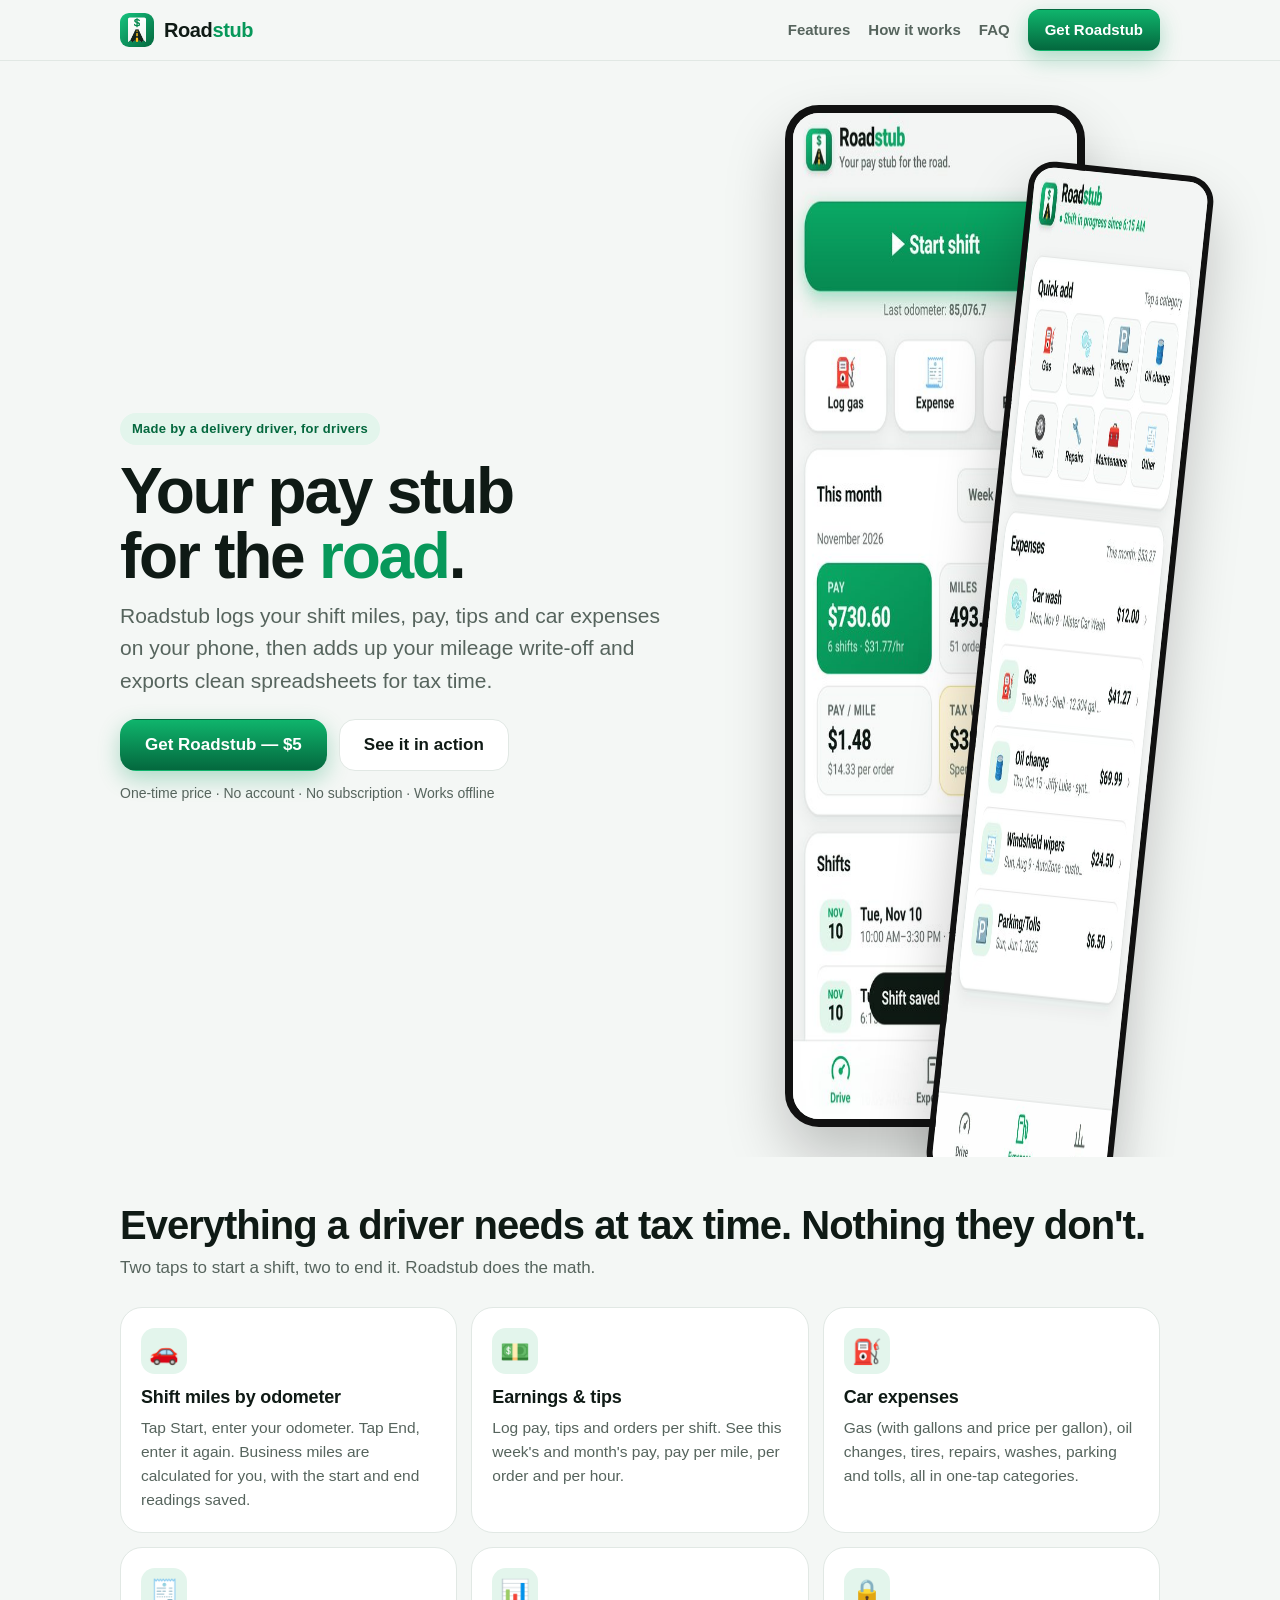
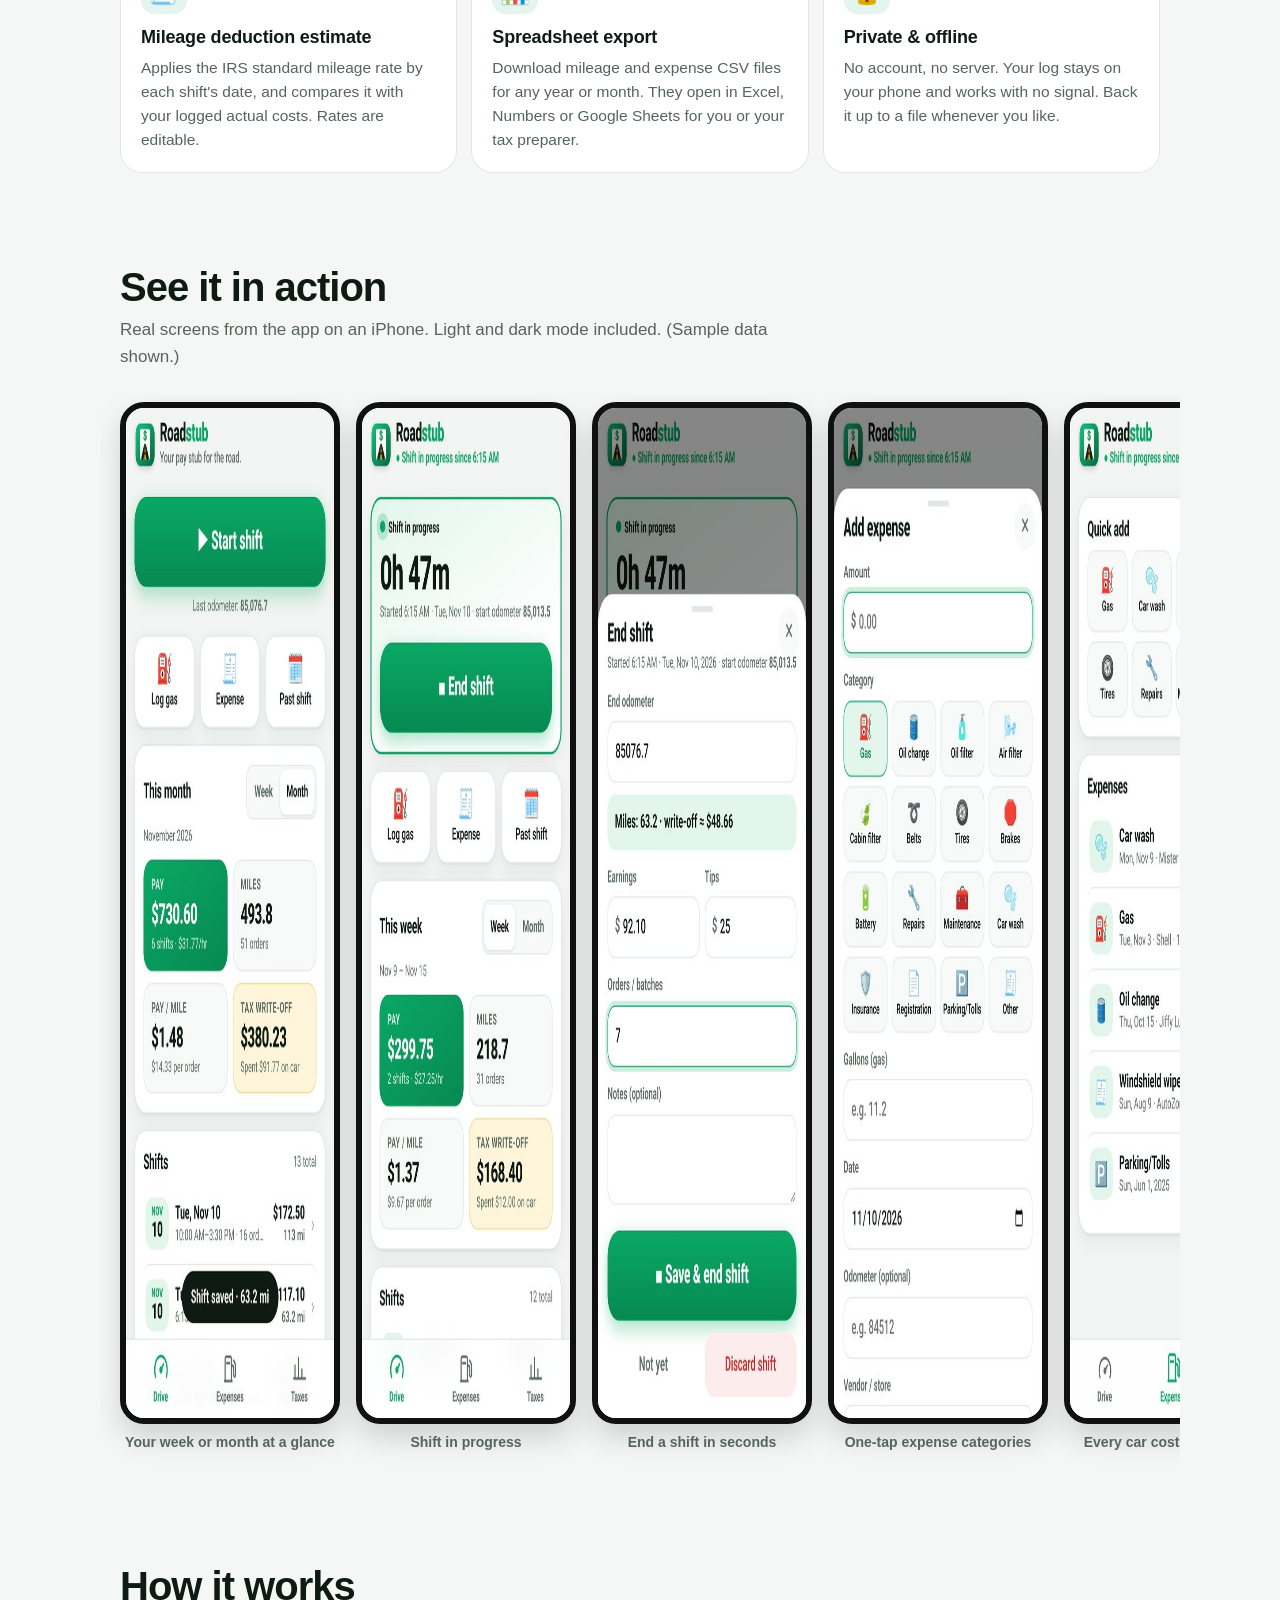
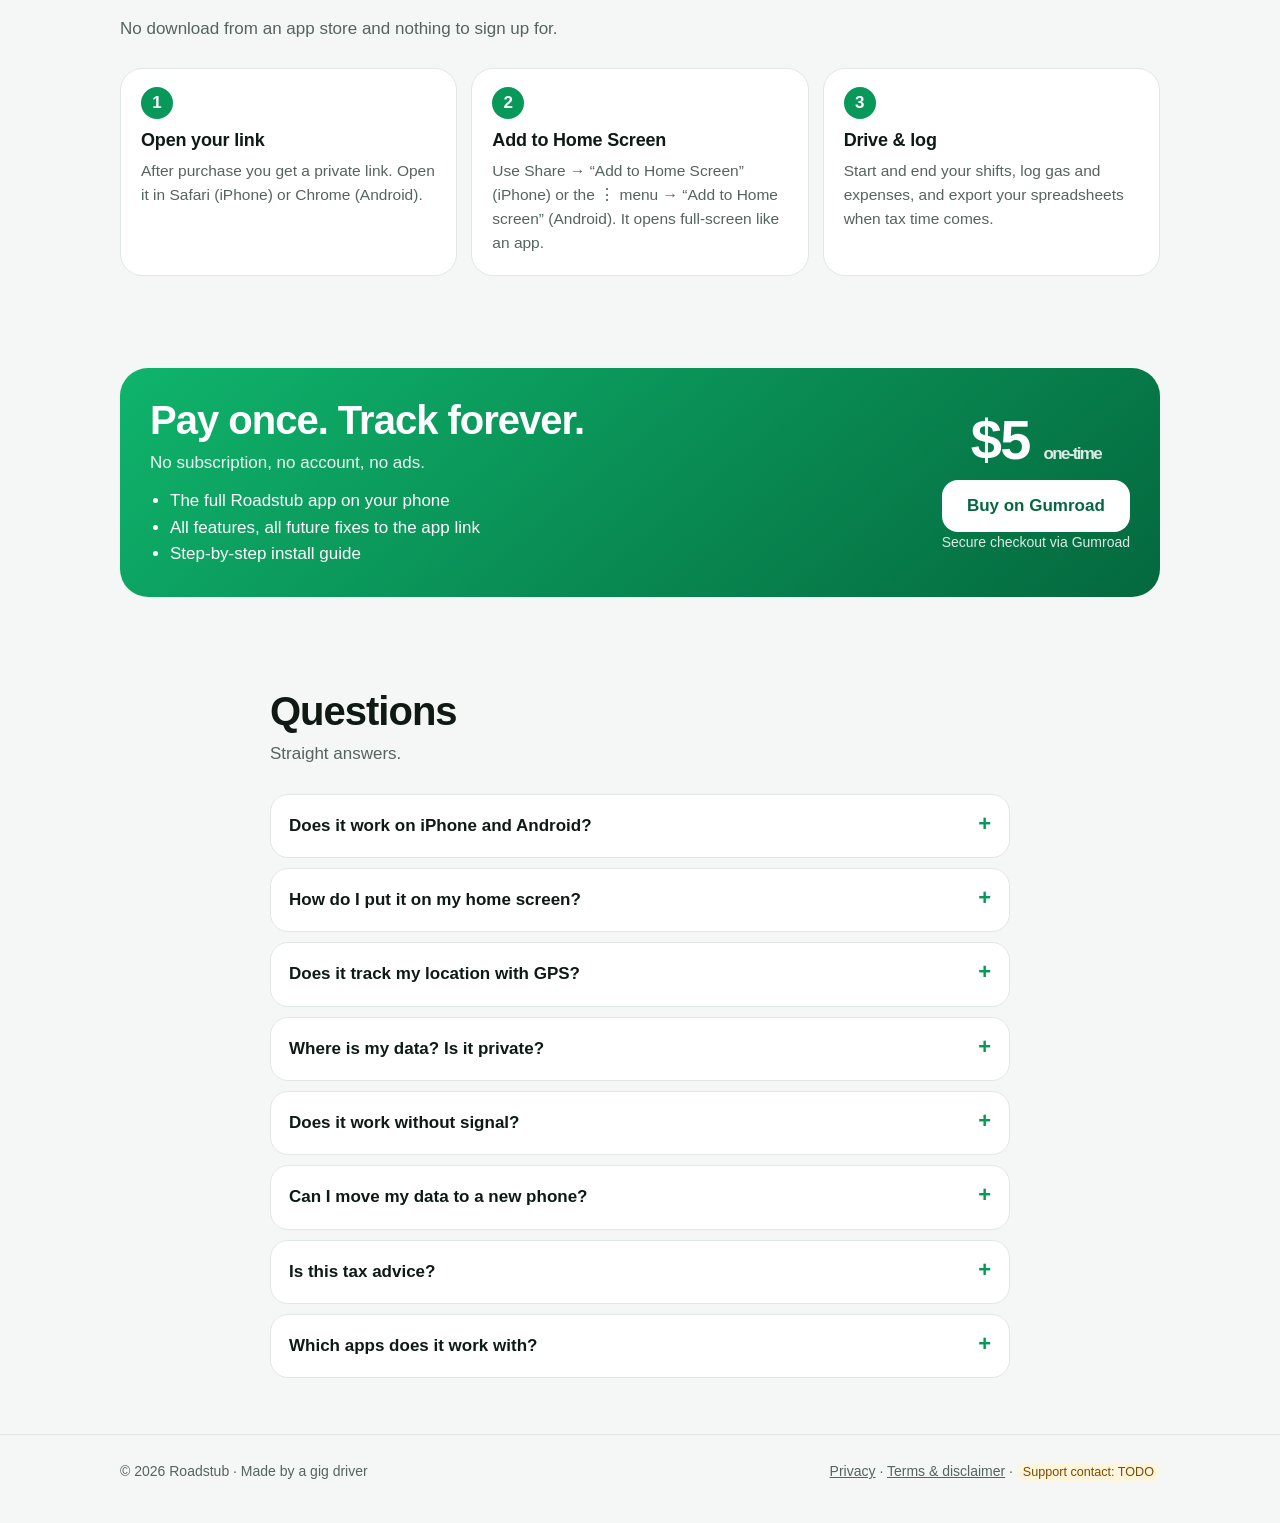
==== index.html @ 5078c1e0 "Roadstub landing page, privacy policy and terms" ====
<!DOCTYPE html>
<html lang="en">
<head>
<meta charset="utf-8">
<meta name="viewport" content="width=device-width, initial-scale=1, viewport-fit=cover">
<title>Roadstub — Your pay stub for the road | Mileage &amp; expense tracker for gig drivers</title>
<meta name="description" content="Roadstub is a simple mileage, earnings and car-expense tracker for delivery and gig drivers. Log shifts by odometer, see your IRS mileage deduction estimate and export spreadsheets for tax time. Works offline. No account.">
<meta name="theme-color" content="#07985a">
<link rel="canonical" href="https://ogcheeto.github.io/roadstub/">
<link rel="icon" type="image/svg+xml" href="img/logo.svg">
<link rel="icon" type="image/png" sizes="32x32" href="img/favicon-32.png">
<link rel="apple-touch-icon" href="img/apple-touch-icon.png">
<meta property="og:type" content="website">
<meta property="og:site_name" content="Roadstub">
<meta property="og:title" content="Roadstub — Your pay stub for the road">
<meta property="og:description" content="Track shift miles, pay, tips and car expenses. See your mileage deduction estimate and export for taxes. Private, offline, no account.">
<meta property="og:url" content="https://ogcheeto.github.io/roadstub/">
<meta property="og:image" content="https://ogcheeto.github.io/roadstub/img/og.png">
<meta property="og:image:width" content="1200"><meta property="og:image:height" content="630">
<meta property="og:image:alt" content="Roadstub logo and app screenshot">
<meta name="twitter:card" content="summary_large_image">
<meta name="twitter:title" content="Roadstub — Your pay stub for the road">
<meta name="twitter:description" content="Mileage, pay and car-expense tracker for gig drivers. Private, offline, no account.">
<meta name="twitter:image" content="https://ogcheeto.github.io/roadstub/img/og.png">
<link rel="stylesheet" href="style.css">
</head>
<body>
<nav class="top"><div class="wrap">
  <a class="brand" href="./"><img src="img/favicon-64.png" alt="" width="34" height="34"><span>Road<b>stub</b></span></a>
  <div class="navlinks"><a href="#features">Features</a><a href="#how">How it works</a><a href="#faq">FAQ</a><a class="btn primary sm" href="#pricing">Get Roadstub</a></div>
</div></nav>

<header class="hero"><div class="wrap">
  <div>
    <span class="eyebrow">Made by a delivery driver, for drivers</span>
    <h1>Your pay stub<br>for the <span>road</span>.</h1>
    <p class="lead">Roadstub logs your shift miles, pay, tips and car expenses on your phone, then adds up your mileage write-off and exports clean spreadsheets for tax time.</p>
    <div class="ctas"><a class="btn primary" href="#pricing">Get Roadstub — $5</a><a class="btn" href="#screens">See it in action</a></div>
    <p class="fine">One-time price · No account · No subscription · Works offline</p>
  </div>
  <div class="phone"><img src="img/drive-month.jpg" alt="Roadstub main screen showing this month's pay, miles, pay per mile and tax write-off" width="472" height="1022"><img class="p2" src="img/expenses.jpg" alt="Roadstub expenses screen with quick-add categories" width="472" height="1022" loading="lazy"></div>
</div></header>

<section id="features"><div class="wrap">
  <h2>Everything a driver needs at tax time. Nothing they don't.</h2>
  <p class="sub">Two taps to start a shift, two to end it. Roadstub does the math.</p>
  <div class="grid">
    <div class="card"><div class="ic">🚗</div><h3>Shift miles by odometer</h3><p>Tap Start, enter your odometer. Tap End, enter it again. Business miles are calculated for you, with the start and end readings saved.</p></div>
    <div class="card"><div class="ic">💵</div><h3>Earnings &amp; tips</h3><p>Log pay, tips and orders per shift. See this week's and month's pay, pay per mile, per order and per hour.</p></div>
    <div class="card"><div class="ic">⛽</div><h3>Car expenses</h3><p>Gas (with gallons and price per gallon), oil changes, tires, repairs, washes, parking and tolls, all in one-tap categories.</p></div>
    <div class="card"><div class="ic">🧾</div><h3>Mileage deduction estimate</h3><p>Applies the IRS standard mileage rate by each shift's date, and compares it with your logged actual costs. Rates are editable.</p></div>
    <div class="card"><div class="ic">📊</div><h3>Spreadsheet export</h3><p>Download mileage and expense CSV files for any year or month. They open in Excel, Numbers or Google Sheets for you or your tax preparer.</p></div>
    <div class="card"><div class="ic">🔒</div><h3>Private &amp; offline</h3><p>No account, no server. Your log stays on your phone and works with no signal. Back it up to a file whenever you like.</p></div>
  </div>
</div></section>

<section id="screens"><div class="wrap">
  <h2>See it in action</h2>
  <p class="sub">Real screens from the app on an iPhone. Light and dark mode included. (Sample data shown.)</p>
  <div class="gallery">
    <figure><img src="img/drive-month.jpg" alt="Dashboard with monthly pay and miles" width="472" height="1022"><figcaption>Your week or month at a glance</figcaption></figure>
    <figure><img src="img/drive-live.jpg" alt="Shift in progress timer" width="472" height="1022"><figcaption>Shift in progress</figcaption></figure>
    <figure><img src="img/sheet-end.jpg" alt="End shift form with miles and write-off" width="472" height="1022"><figcaption>End a shift in seconds</figcaption></figure>
    <figure><img src="img/sheet-gas.jpg" alt="Add expense with one-tap categories" width="472" height="1022"><figcaption>One-tap expense categories</figcaption></figure>
    <figure><img src="img/expenses.jpg" alt="Expense list" width="472" height="1022"><figcaption>Every car cost in one place</figcaption></figure>
    <figure><img src="img/taxes-dark.jpg" alt="Tax summary in dark mode" width="472" height="1022"><figcaption>Tax summary (dark mode)</figcaption></figure>
  </div>
</div></section>

<section id="how"><div class="wrap">
  <h2>How it works</h2>
  <p class="sub">No download from an app store and nothing to sign up for.</p>
  <div class="steps">
    <div class="card step"><h3>Open your link</h3><p>After purchase you get a private link. Open it in Safari (iPhone) or Chrome (Android).</p></div>
    <div class="card step"><h3>Add to Home Screen</h3><p>Use Share → “Add to Home Screen” (iPhone) or the ⋮ menu → “Add to Home screen” (Android). It opens full-screen like an app.</p></div>
    <div class="card step"><h3>Drive &amp; log</h3><p>Start and end your shifts, log gas and expenses, and export your spreadsheets when tax time comes.</p></div>
  </div>
</div></section>

<section id="pricing"><div class="wrap">
  <div class="price">
    <div>
      <h2>Pay once. Track forever.</h2>
      <p>No subscription, no account, no ads.</p>
      <ul><li>The full Roadstub app on your phone</li><li>All features, all future fixes to the app link</li><li>Step-by-step install guide</li></ul>
    </div>
    <div style="text-align:center">
      <div class="amt">$5 <small>one-time</small></div>
      <!-- TODO: replace href="#" with the Gumroad product link once the listing is published -->
      <a class="btn" href="#" id="buyBtn" data-todo="gumroad-link">Buy on Gumroad</a>
      <p class="fine" style="color:#fff;opacity:.85">Secure checkout via Gumroad</p>
    </div>
  </div>
</div></section>

<section id="faq"><div class="wrap" style="max-width:780px">
  <h2>Questions</h2>
  <p class="sub">Straight answers.</p>
  <details><summary>Does it work on iPhone and Android?</summary><p>Yes. Roadstub is a web app, so it runs in Safari on iPhone and Chrome on Android, and you can add it to your home screen. It's not in the App Store or Google Play.</p></details>
  <details><summary>How do I put it on my home screen?</summary><p>iPhone: open the link in Safari, tap the Share button, then “Add to Home Screen”. Android: open it in Chrome, tap ⋮, then “Add to Home screen” or “Install app”.</p></details>
  <details><summary>Does it track my location with GPS?</summary><p>No. You enter your odometer at the start and end of each shift, so there's no GPS and no battery drain. It doesn't log trips automatically.</p></details>
  <details><summary>Where is my data? Is it private?</summary><p>Everything stays in your phone's browser storage. There's no account and no server, and nothing you enter is sent anywhere. Because the data lives on your phone, use the built-in backup to save a copy to Files or email it to yourself. See the <a href="privacy.html">privacy policy</a>.</p></details>
  <details><summary>Does it work without signal?</summary><p>Yes. After you've opened it once, it works offline.</p></details>
  <details><summary>Can I move my data to a new phone?</summary><p>Yes. Download a backup file on the old phone and restore it on the new one.</p></details>
  <details><summary>Is this tax advice?</summary><p>No. Roadstub gives estimates based on what you log. Always confirm the current IRS standard mileage rate at irs.gov and check with a tax professional. See the <a href="terms.html">terms &amp; disclaimer</a>.</p></details>
  <details><summary>Which apps does it work with?</summary><p>Any of them. Roadstub doesn't connect to delivery apps; you type in your pay. It works the same for Instacart, DoorDash, Uber Eats, Spark, Amazon Flex, rideshare and more.</p></details>
</div></section>

<footer><div class="wrap">
  <div>© 2026 Roadstub · Made by a gig driver</div>
  <div><a href="privacy.html">Privacy</a> · <a href="terms.html">Terms &amp; disclaimer</a> · <!-- TODO: add a support email or form (not a personal address) --><span class="todo">Support contact: TODO</span></div>
</div></footer>
</body>
</html>
---- style.css ----
:root{--bg:#f4f7f5;--card:#fff;--text:#0f1a15;--muted:#56645d;--line:#e1e8e4;--accent:#07985a;--accent2:#04683e;--soft:#e3f5ec;--gold:#ffc21a;--road:#14231c;
--font:-apple-system,BlinkMacSystemFont,"SF Pro Text","Segoe UI",Roboto,Inter,Helvetica,Arial,sans-serif}
@media (prefers-color-scheme:dark){:root{--bg:#0b100e;--card:#141b18;--text:#eaf2ee;--muted:#9aaaa2;--line:#25312b;--soft:#12291f;--accent:#2fd68e;--accent2:#1fae72}}
*{box-sizing:border-box}html{scroll-behavior:smooth;-webkit-text-size-adjust:100%}
body{margin:0;background:var(--bg);color:var(--text);font:17px/1.55 var(--font);-webkit-font-smoothing:antialiased}
a{color:var(--accent)}img{max-width:100%;display:block}
.wrap{max-width:1080px;margin:0 auto;padding:0 20px}
nav.top{position:sticky;top:0;z-index:10;background:color-mix(in srgb,var(--bg) 85%,transparent);-webkit-backdrop-filter:blur(14px);backdrop-filter:blur(14px);border-bottom:1px solid var(--line)}
nav.top .wrap{display:flex;align-items:center;justify-content:space-between;height:60px;gap:12px}
.brand{display:flex;align-items:center;gap:10px;font-weight:800;font-size:20px;letter-spacing:-.02em;color:var(--text);text-decoration:none}
.brand img{width:34px;height:34px;border-radius:9px}.brand b{color:var(--accent)}
.navlinks{display:flex;gap:18px;align-items:center}.navlinks a{color:var(--muted);text-decoration:none;font-weight:600;font-size:15px}
.btn{display:inline-flex;align-items:center;justify-content:center;gap:8px;min-height:52px;padding:12px 24px;border-radius:16px;font-weight:750;font-size:17px;text-decoration:none;border:1.5px solid var(--line);color:var(--text);background:var(--card);transition:transform .12s}
.btn:active{transform:scale(.97)}
.btn.primary{background:linear-gradient(180deg,#0fb46c,var(--accent2));color:#fff;border-color:transparent;box-shadow:0 8px 22px rgba(7,152,90,.3)}
.btn.sm{min-height:40px;padding:8px 16px;font-size:15px;border-radius:12px}
.hero{padding:44px 0 30px;overflow:hidden}
.hero .wrap{display:grid;grid-template-columns:1.1fr .9fr;gap:40px;align-items:center}
.eyebrow{display:inline-block;background:var(--soft);color:var(--accent2);font-weight:750;font-size:13px;padding:6px 12px;border-radius:999px;letter-spacing:.02em}
@media (prefers-color-scheme:dark){.eyebrow{color:var(--accent)}}
h1{font-size:clamp(38px,8vw,64px);line-height:1.02;letter-spacing:-.035em;margin:14px 0 10px;font-weight:850}
h1 span{color:var(--accent)}
.lead{font-size:clamp(18px,2.4vw,21px);color:var(--muted);margin:0 0 22px;max-width:34em}
.ctas{display:flex;gap:12px;flex-wrap:wrap}
.fine{font-size:14px;color:var(--muted);margin-top:12px}
.phone{position:relative;justify-self:center;width:min(300px,78vw)}
.phone img{border-radius:34px;border:8px solid #111;box-shadow:0 30px 60px rgba(0,0,0,.22);background:#111}
.phone .p2{position:absolute;width:62%;right:-26%;bottom:-6%;transform:rotate(6deg);border-width:6px;border-radius:26px}
section{padding:46px 0}
h2{font-size:clamp(28px,5vw,40px);letter-spacing:-.025em;line-height:1.1;margin:0 0 8px;font-weight:820}
.sub{color:var(--muted);margin:0 0 26px;max-width:40em}
.grid{display:grid;grid-template-columns:repeat(3,1fr);gap:14px}
.card{background:var(--card);border:1px solid var(--line);border-radius:22px;padding:20px}
.card .ic{width:46px;height:46px;border-radius:14px;background:var(--soft);display:flex;align-items:center;justify-content:center;font-size:24px;margin-bottom:10px}
.card h3{margin:0 0 4px;font-size:18px;letter-spacing:-.01em}.card p{margin:0;color:var(--muted);font-size:15.5px}
.gallery{display:flex;gap:16px;overflow-x:auto;scroll-snap-type:x mandatory;padding:6px 20px 18px;margin:0 -20px;-webkit-overflow-scrolling:touch}
.gallery figure{flex:0 0 220px;margin:0;scroll-snap-align:center}
.gallery img{border-radius:24px;border:6px solid #111;background:#111;box-shadow:0 14px 30px rgba(0,0,0,.15)}
.gallery figcaption{text-align:center;font-size:14px;color:var(--muted);margin-top:8px;font-weight:600}
.steps{counter-reset:s;display:grid;grid-template-columns:repeat(3,1fr);gap:14px}
.step{position:relative;padding-top:58px}
.step:before{counter-increment:s;content:counter(s);position:absolute;top:18px;left:20px;width:32px;height:32px;border-radius:50%;background:var(--accent);color:#fff;font-weight:800;display:flex;align-items:center;justify-content:center}
.price{display:grid;grid-template-columns:1fr auto;gap:20px;align-items:center;background:linear-gradient(140deg,#0fb46c,#04683e);color:#fff;border-radius:28px;padding:30px}
.price h2{color:#fff}.price p{margin:0;opacity:.92}
.price .amt{font-size:56px;font-weight:850;letter-spacing:-.03em;line-height:1}.price .amt small{font-size:17px;font-weight:600;opacity:.85}
.price .btn{background:#fff;color:#04683e;border-color:transparent;margin-top:12px}
.price ul{margin:12px 0 0;padding-left:20px}
details{background:var(--card);border:1px solid var(--line);border-radius:18px;padding:4px 18px;margin-bottom:10px}
summary{cursor:pointer;font-weight:700;padding:14px 0;list-style:none;display:flex;justify-content:space-between;gap:12px}
summary::-webkit-details-marker{display:none}summary:after{content:"+";color:var(--accent);font-size:22px;line-height:1}
details[open] summary:after{content:"–"}details p{margin:0 0 14px;color:var(--muted)}
footer{border-top:1px solid var(--line);padding:26px 0 40px;color:var(--muted);font-size:14px}
footer .wrap{display:flex;justify-content:space-between;gap:16px;flex-wrap:wrap}footer a{color:var(--muted)}
.doc{max-width:740px;padding:30px 20px 50px;margin:0 auto}.doc h1{font-size:clamp(32px,6vw,46px)}.doc h2{font-size:22px;margin-top:28px}.doc p,.doc li{color:var(--muted)}
.todo{background:#fff4dc;color:#7a4b00;border-radius:8px;padding:2px 6px;font-size:.9em}
@media (max-width:820px){
 .hero .wrap{grid-template-columns:1fr;gap:34px}.hero{padding-top:28px}
 .phone .p2{right:-18%}
 .grid,.steps{grid-template-columns:1fr 1fr}
 .price{grid-template-columns:1fr;padding:24px}
}
@media (max-width:560px){
 .navlinks a:not(.btn){display:none}
 .grid,.steps{grid-template-columns:1fr}
 .grid{gap:10px}.card{padding:16px}.card.step{padding-top:58px}
 .ctas .btn{flex:1 1 100%}
 .phone{width:min(250px,64vw);margin-right:18%}
}
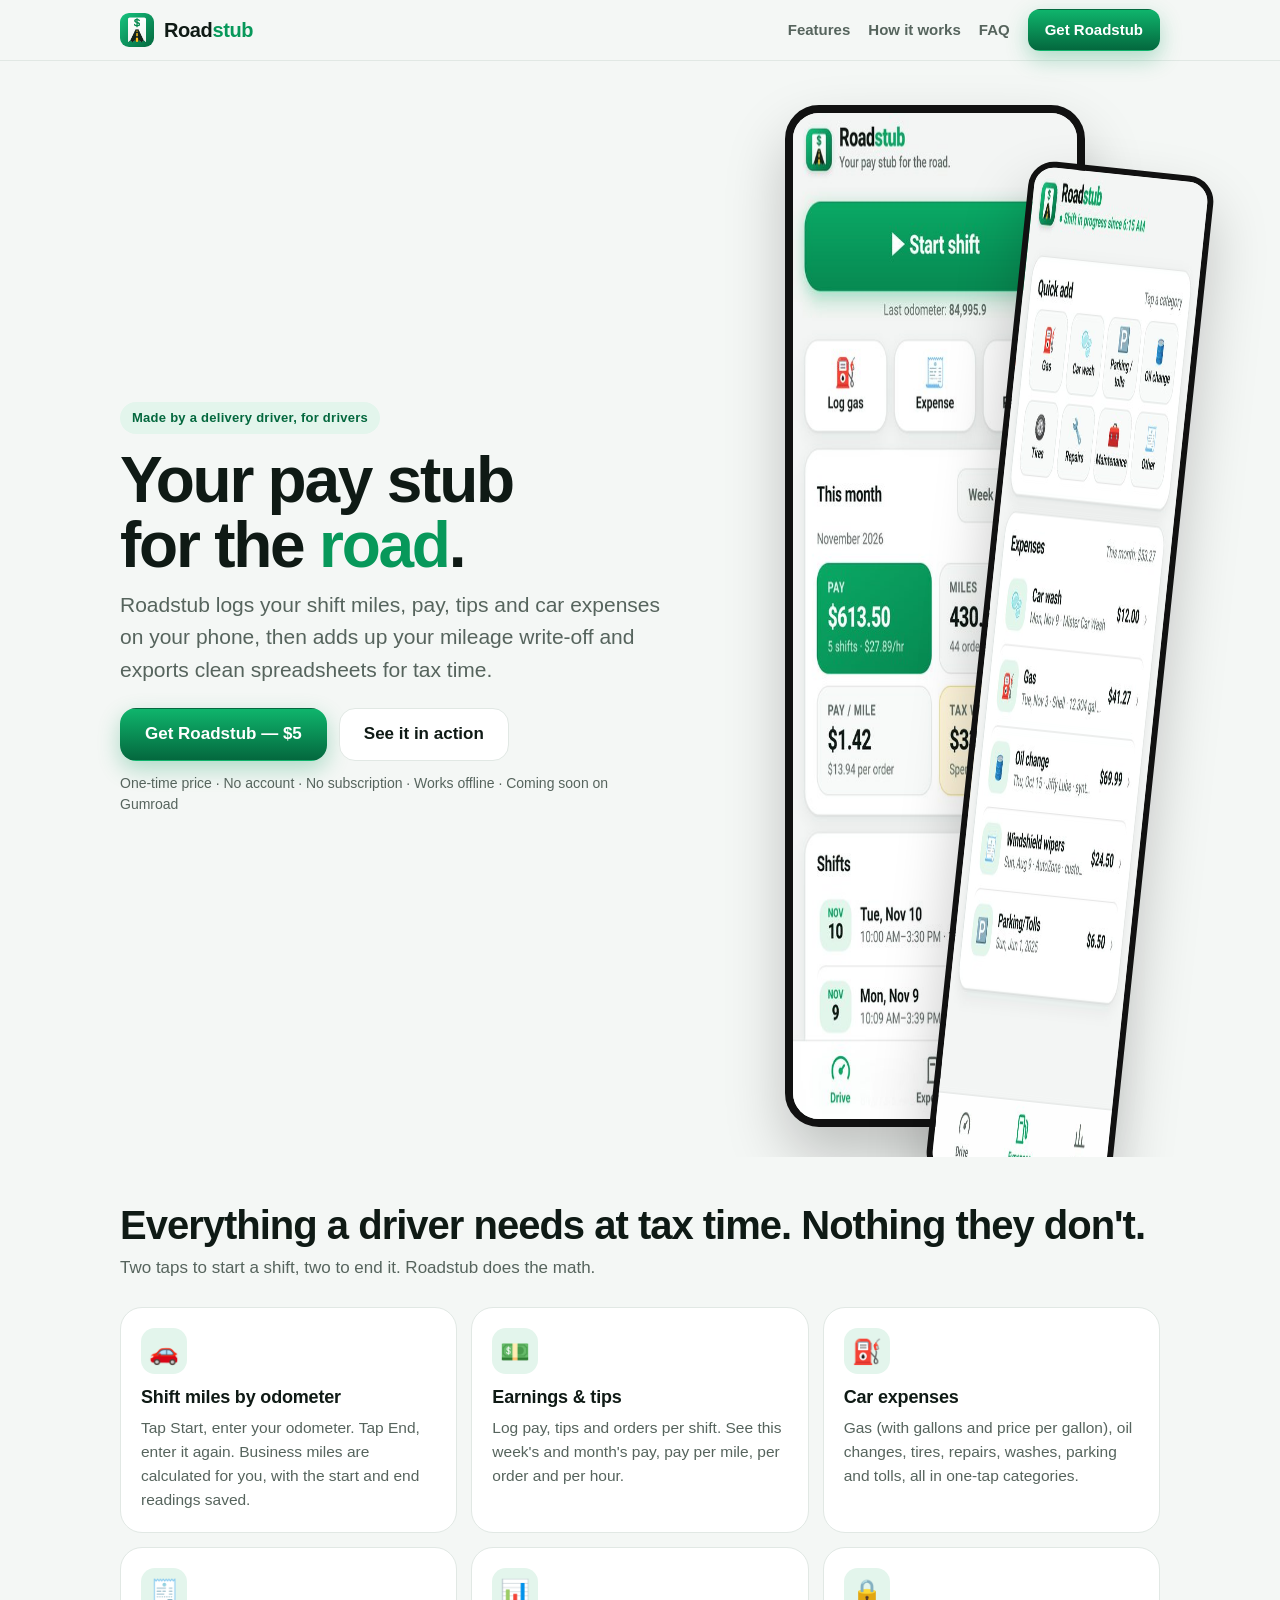
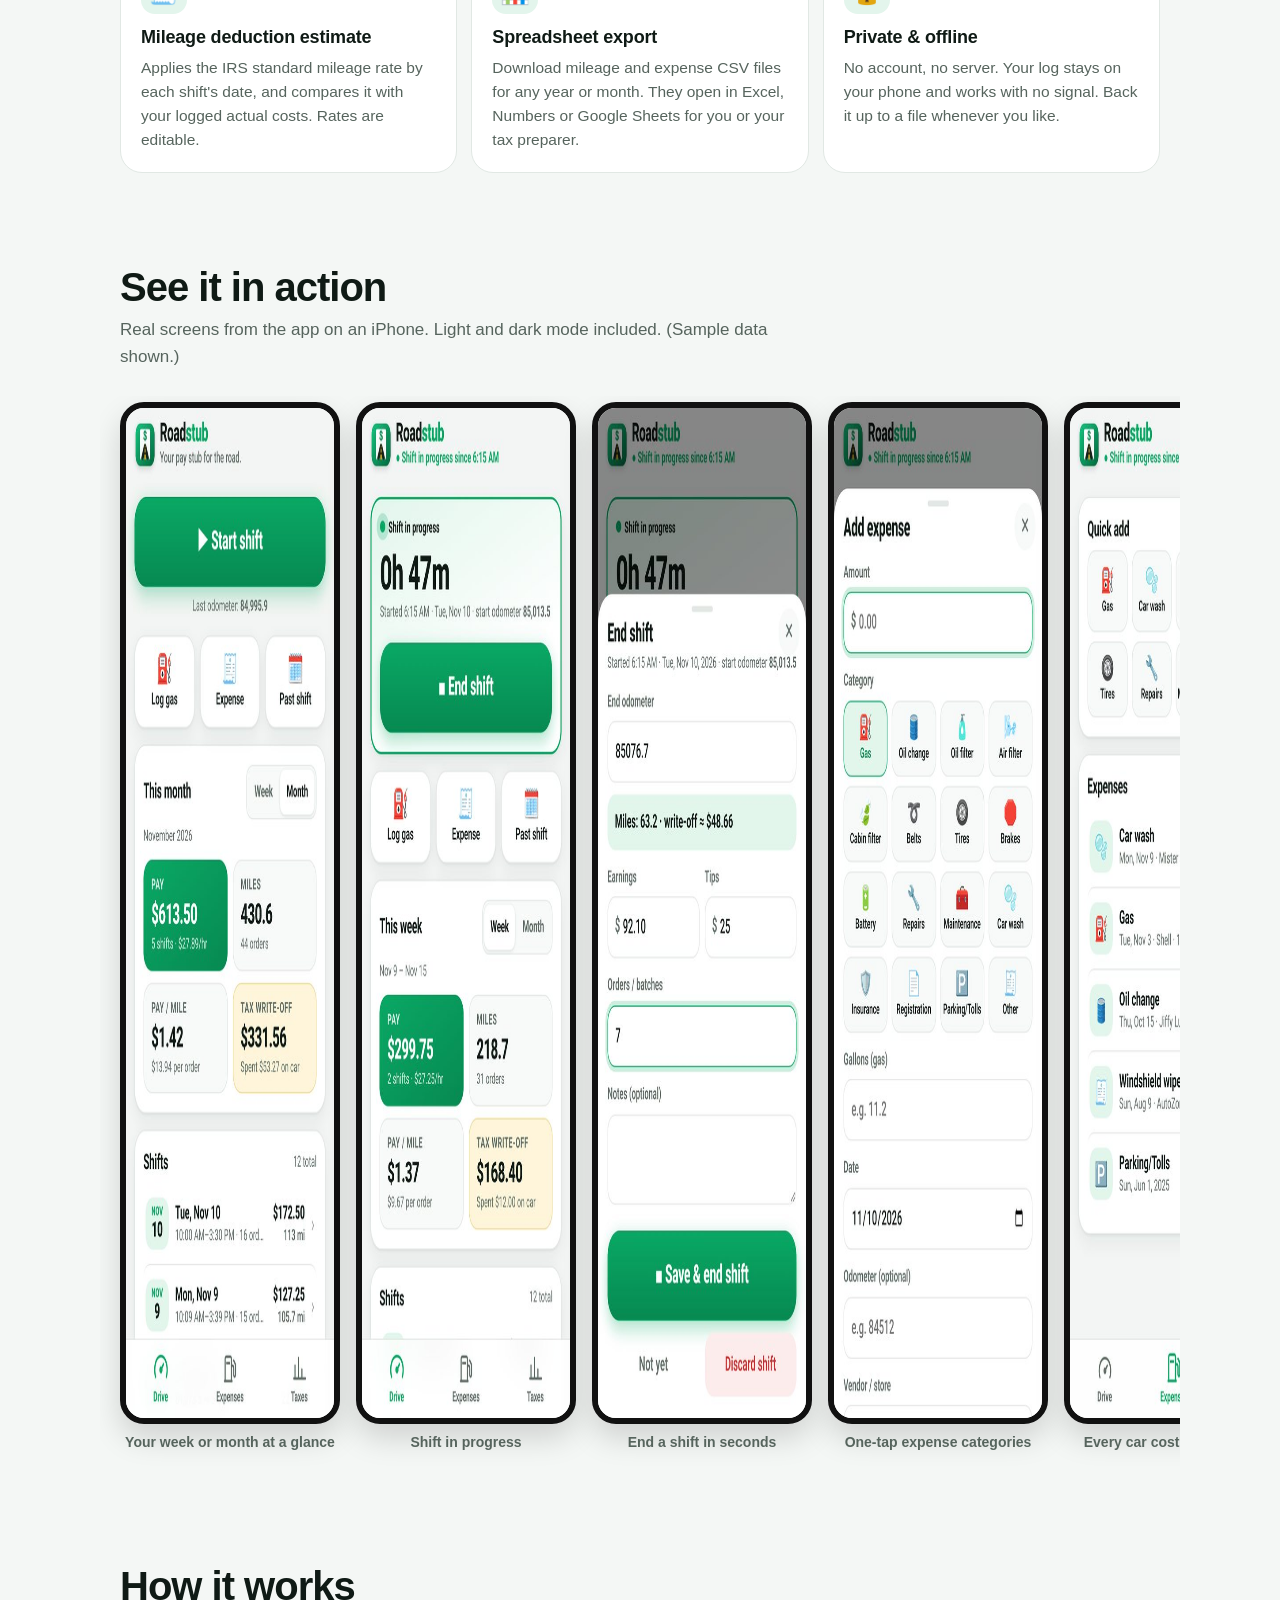
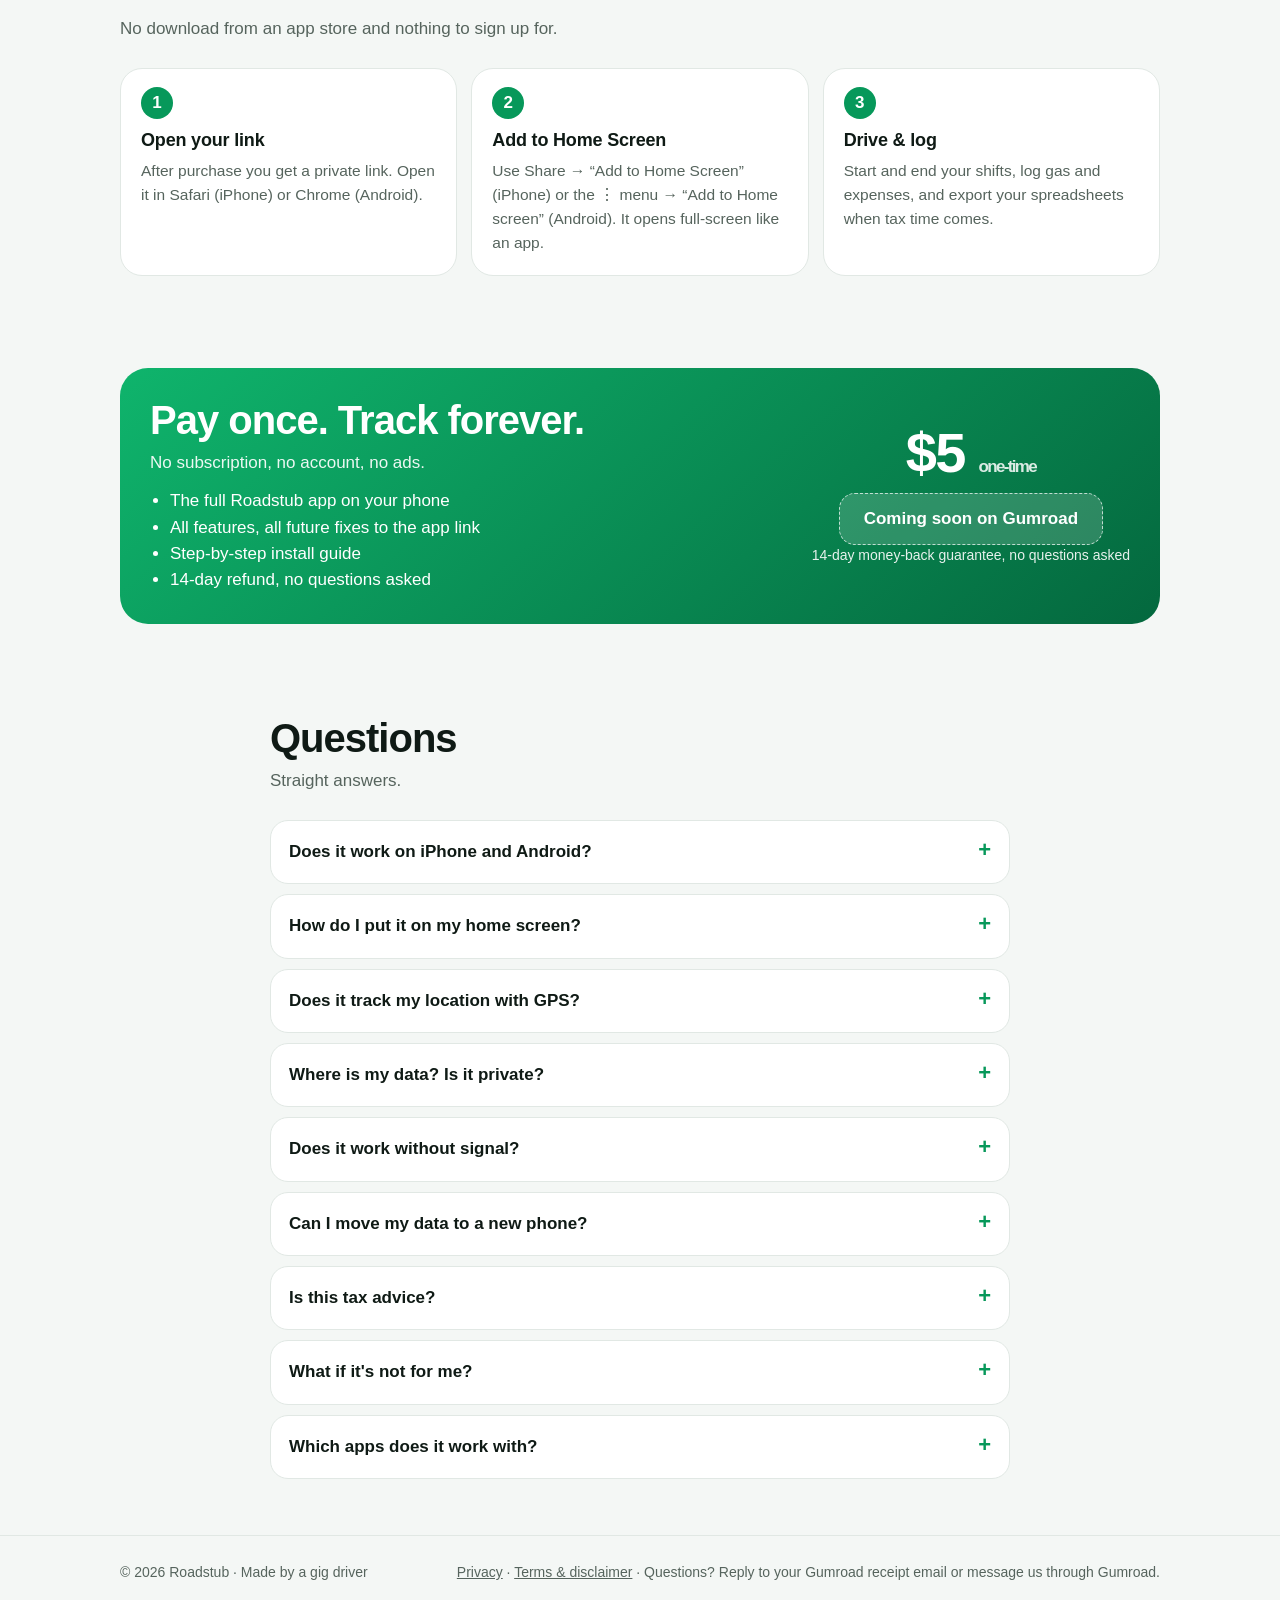
==== commit 0a95c20a: "Refund policy, support wording, coming-soon buy button" ====
--- a/index.html
+++ b/index.html
@@ -36,7 +36,7 @@
     <h1>Your pay stub<br>for the <span>road</span>.</h1>
     <p class="lead">Roadstub logs your shift miles, pay, tips and car expenses on your phone, then adds up your mileage write-off and exports clean spreadsheets for tax time.</p>
     <div class="ctas"><a class="btn primary" href="#pricing">Get Roadstub — $5</a><a class="btn" href="#screens">See it in action</a></div>
-    <p class="fine">One-time price · No account · No subscription · Works offline</p>
+    <p class="fine">One-time price · No account · No subscription · Works offline · Coming soon on Gumroad</p>
   </div>
   <div class="phone"><img src="img/drive-month.jpg" alt="Roadstub main screen showing this month's pay, miles, pay per mile and tax write-off" width="472" height="1022"><img class="p2" src="img/expenses.jpg" alt="Roadstub expenses screen with quick-add categories" width="472" height="1022" loading="lazy"></div>
 </div></header>
@@ -82,13 +82,13 @@
     <div>
       <h2>Pay once. Track forever.</h2>
       <p>No subscription, no account, no ads.</p>
-      <ul><li>The full Roadstub app on your phone</li><li>All features, all future fixes to the app link</li><li>Step-by-step install guide</li></ul>
+      <ul><li>The full Roadstub app on your phone</li><li>All features, all future fixes to the app link</li><li>Step-by-step install guide</li><li>14-day refund, no questions asked</li></ul>
     </div>
     <div style="text-align:center">
       <div class="amt">$5 <small>one-time</small></div>
-      <!-- TODO: replace href="#" with the Gumroad product link once the listing is published -->
-      <a class="btn" href="#" id="buyBtn" data-todo="gumroad-link">Buy on Gumroad</a>
-      <p class="fine" style="color:#fff;opacity:.85">Secure checkout via Gumroad</p>
+      <!-- TODO: when the Gumroad product is live, change this to <a class="btn" href="GUMROAD_PRODUCT_URL" id="buyBtn">Buy on Gumroad</a> -->
+      <span class="btn soon" id="buyBtn" role="note">Coming soon on Gumroad</span>
+      <p class="fine" style="color:#fff;opacity:.9">14-day money-back guarantee, no questions asked</p>
     </div>
   </div>
 </div></section>
@@ -103,12 +103,13 @@
   <details><summary>Does it work without signal?</summary><p>Yes. After you've opened it once, it works offline.</p></details>
   <details><summary>Can I move my data to a new phone?</summary><p>Yes. Download a backup file on the old phone and restore it on the new one.</p></details>
   <details><summary>Is this tax advice?</summary><p>No. Roadstub gives estimates based on what you log. Always confirm the current IRS standard mileage rate at irs.gov and check with a tax professional. See the <a href="terms.html">terms &amp; disclaimer</a>.</p></details>
+  <details><summary>What if it's not for me?</summary><p>Ask for a refund within 14 days of buying and you'll get your money back, no questions asked. Reply to your Gumroad receipt email or message us through Gumroad.</p></details>
   <details><summary>Which apps does it work with?</summary><p>Any of them. Roadstub doesn't connect to delivery apps; you type in your pay. It works the same for Instacart, DoorDash, Uber Eats, Spark, Amazon Flex, rideshare and more.</p></details>
 </div></section>
 
 <footer><div class="wrap">
   <div>© 2026 Roadstub · Made by a gig driver</div>
-  <div><a href="privacy.html">Privacy</a> · <a href="terms.html">Terms &amp; disclaimer</a> · <!-- TODO: add a support email or form (not a personal address) --><span class="todo">Support contact: TODO</span></div>
+  <div><a href="privacy.html">Privacy</a> · <a href="terms.html">Terms &amp; disclaimer</a> · <span>Questions? Reply to your Gumroad receipt email or message us through Gumroad.</span></div>
 </div></footer>
 </body>
 </html>
--- a/style.css
+++ b/style.css
@@ -66,3 +66,5 @@
  .ctas .btn{flex:1 1 100%}
  .phone{width:min(250px,64vw);margin-right:18%}
 }
+
+.price .btn.soon{background:rgba(255,255,255,.16);color:#fff;border:1.5px dashed rgba(255,255,255,.7);box-shadow:none;cursor:default}
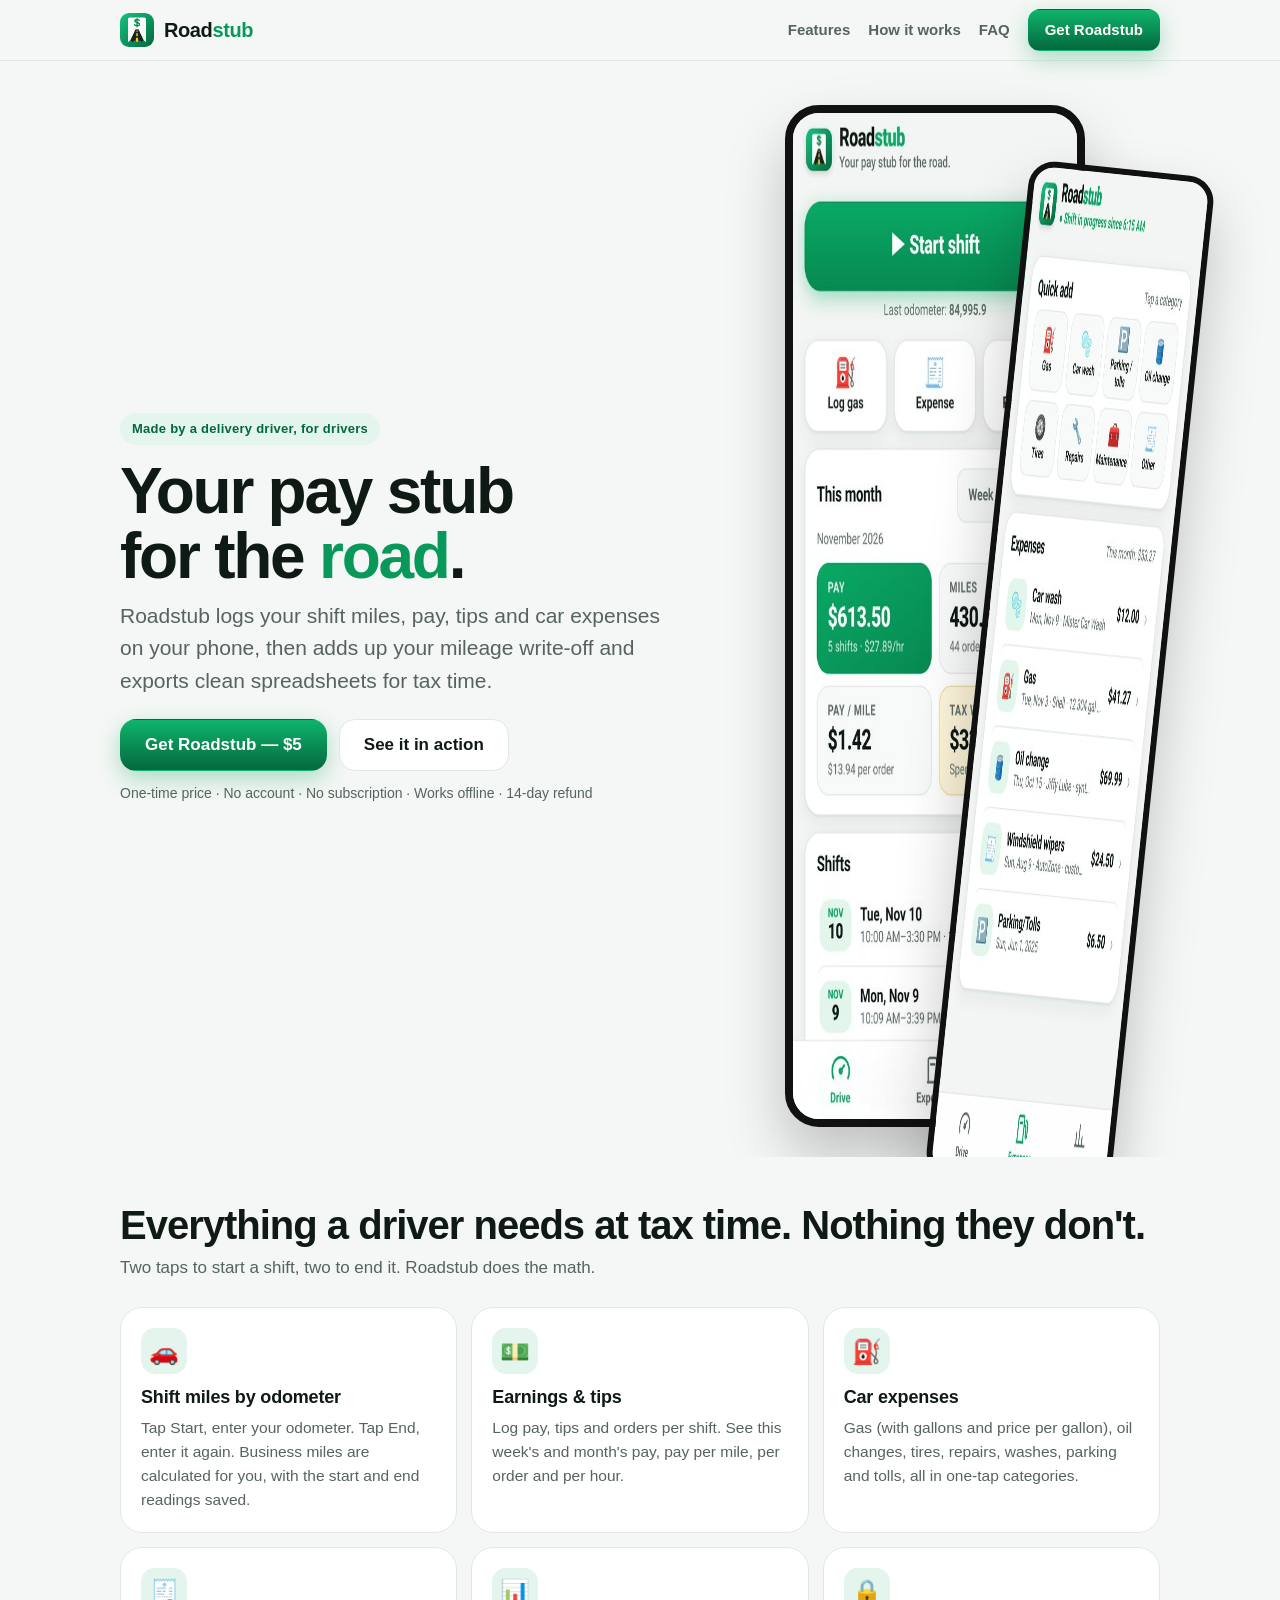
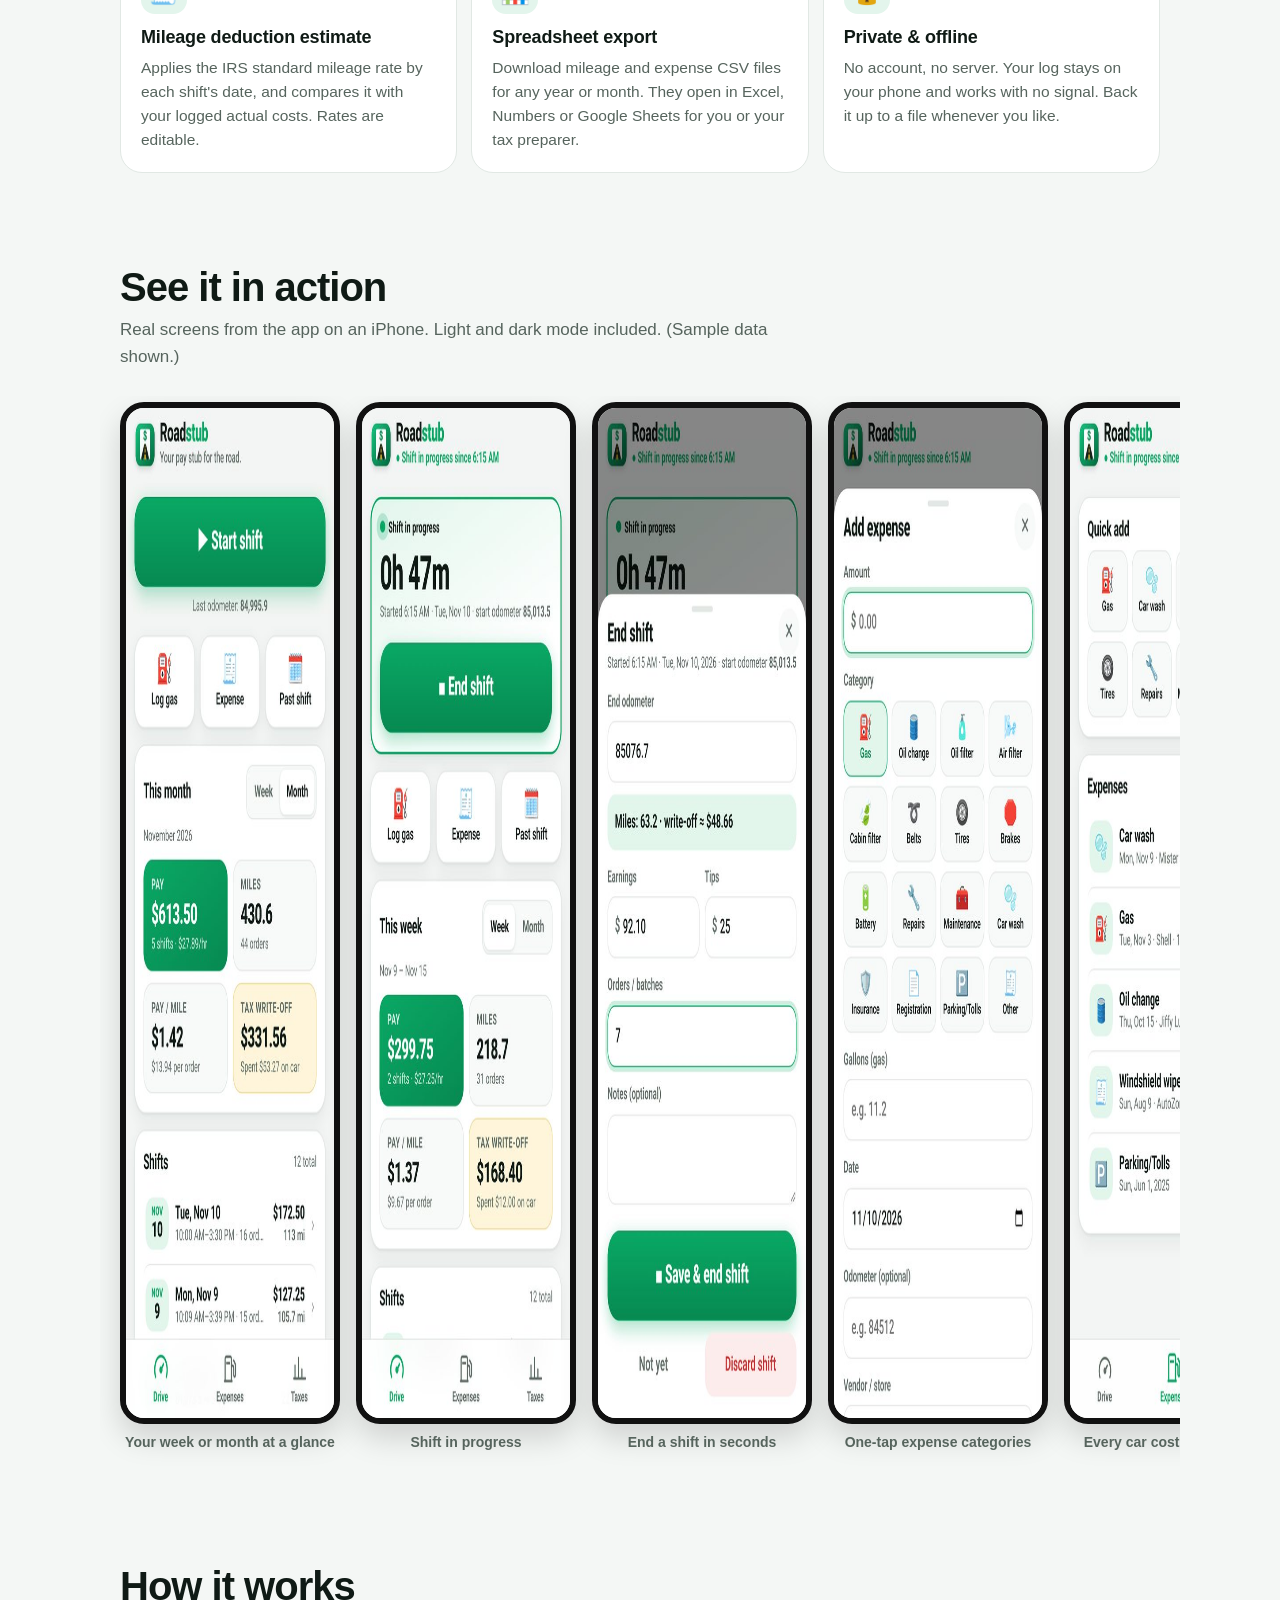
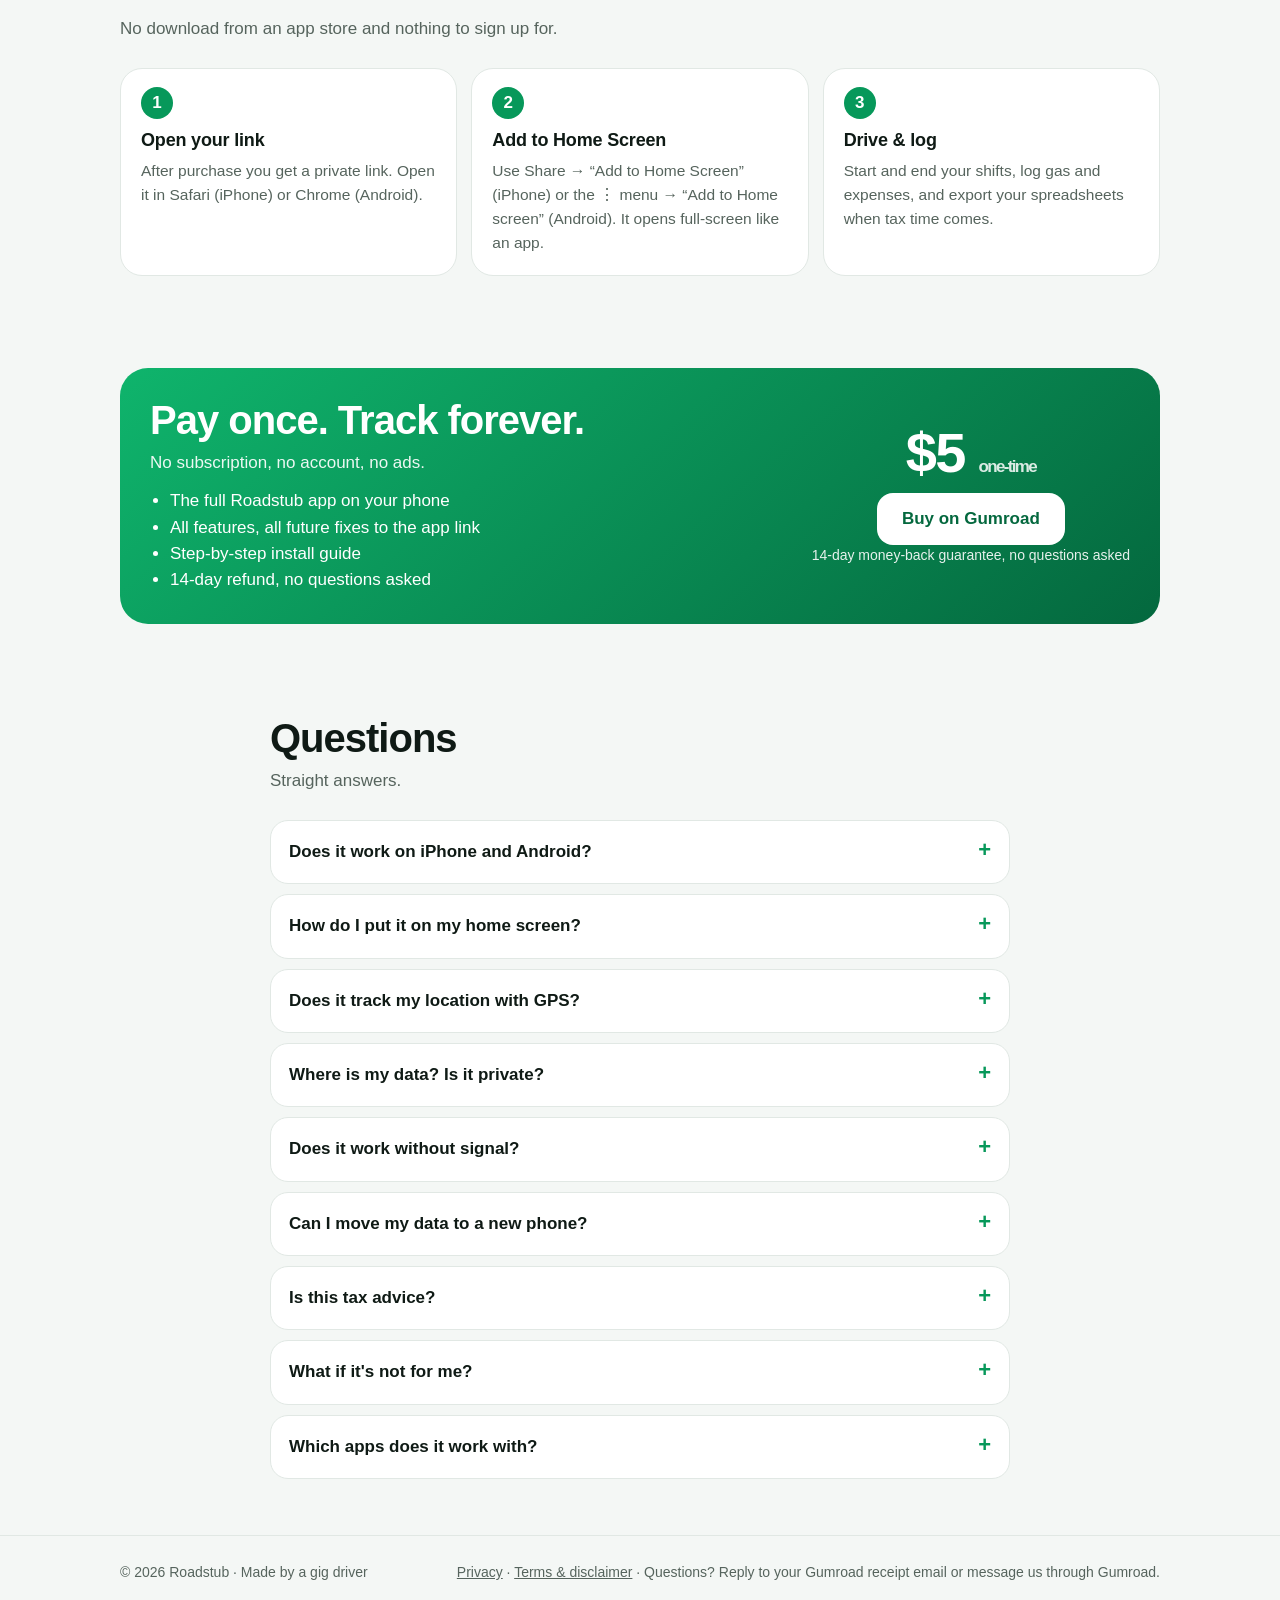
==== commit 744510e5: "Wire Buy button to the live Gumroad product The Coming soon control is now a Buy on Gumroad link to " ====
--- a/index.html
+++ b/index.html
@@ -27,7 +27,7 @@
 <body>
 <nav class="top"><div class="wrap">
   <a class="brand" href="./"><img src="img/favicon-64.png" alt="" width="34" height="34"><span>Road<b>stub</b></span></a>
-  <div class="navlinks"><a href="#features">Features</a><a href="#how">How it works</a><a href="#faq">FAQ</a><a class="btn primary sm" href="#pricing">Get Roadstub</a></div>
+  <div class="navlinks"><a href="#features">Features</a><a href="#how">How it works</a><a href="#faq">FAQ</a><a class="btn primary sm" href="https://cincidak.gumroad.com/l/usdfal" target="_blank" rel="noopener noreferrer">Get Roadstub</a></div>
 </div></nav>
 
 <header class="hero"><div class="wrap">
@@ -35,8 +35,8 @@
     <span class="eyebrow">Made by a delivery driver, for drivers</span>
     <h1>Your pay stub<br>for the <span>road</span>.</h1>
     <p class="lead">Roadstub logs your shift miles, pay, tips and car expenses on your phone, then adds up your mileage write-off and exports clean spreadsheets for tax time.</p>
-    <div class="ctas"><a class="btn primary" href="#pricing">Get Roadstub — $5</a><a class="btn" href="#screens">See it in action</a></div>
-    <p class="fine">One-time price · No account · No subscription · Works offline · Coming soon on Gumroad</p>
+    <div class="ctas"><a class="btn primary" href="https://cincidak.gumroad.com/l/usdfal" target="_blank" rel="noopener noreferrer">Get Roadstub — $5</a><a class="btn" href="#screens">See it in action</a></div>
+    <p class="fine">One-time price · No account · No subscription · Works offline · 14-day refund</p>
   </div>
   <div class="phone"><img src="img/drive-month.jpg" alt="Roadstub main screen showing this month's pay, miles, pay per mile and tax write-off" width="472" height="1022"><img class="p2" src="img/expenses.jpg" alt="Roadstub expenses screen with quick-add categories" width="472" height="1022" loading="lazy"></div>
 </div></header>
@@ -86,8 +86,7 @@
     </div>
     <div style="text-align:center">
       <div class="amt">$5 <small>one-time</small></div>
-      <!-- TODO: when the Gumroad product is live, change this to <a class="btn" href="GUMROAD_PRODUCT_URL" id="buyBtn">Buy on Gumroad</a> -->
-      <span class="btn soon" id="buyBtn" role="note">Coming soon on Gumroad</span>
+      <a class="btn" href="https://cincidak.gumroad.com/l/usdfal" id="buyBtn" target="_blank" rel="noopener noreferrer">Buy on Gumroad</a>
       <p class="fine" style="color:#fff;opacity:.9">14-day money-back guarantee, no questions asked</p>
     </div>
   </div>
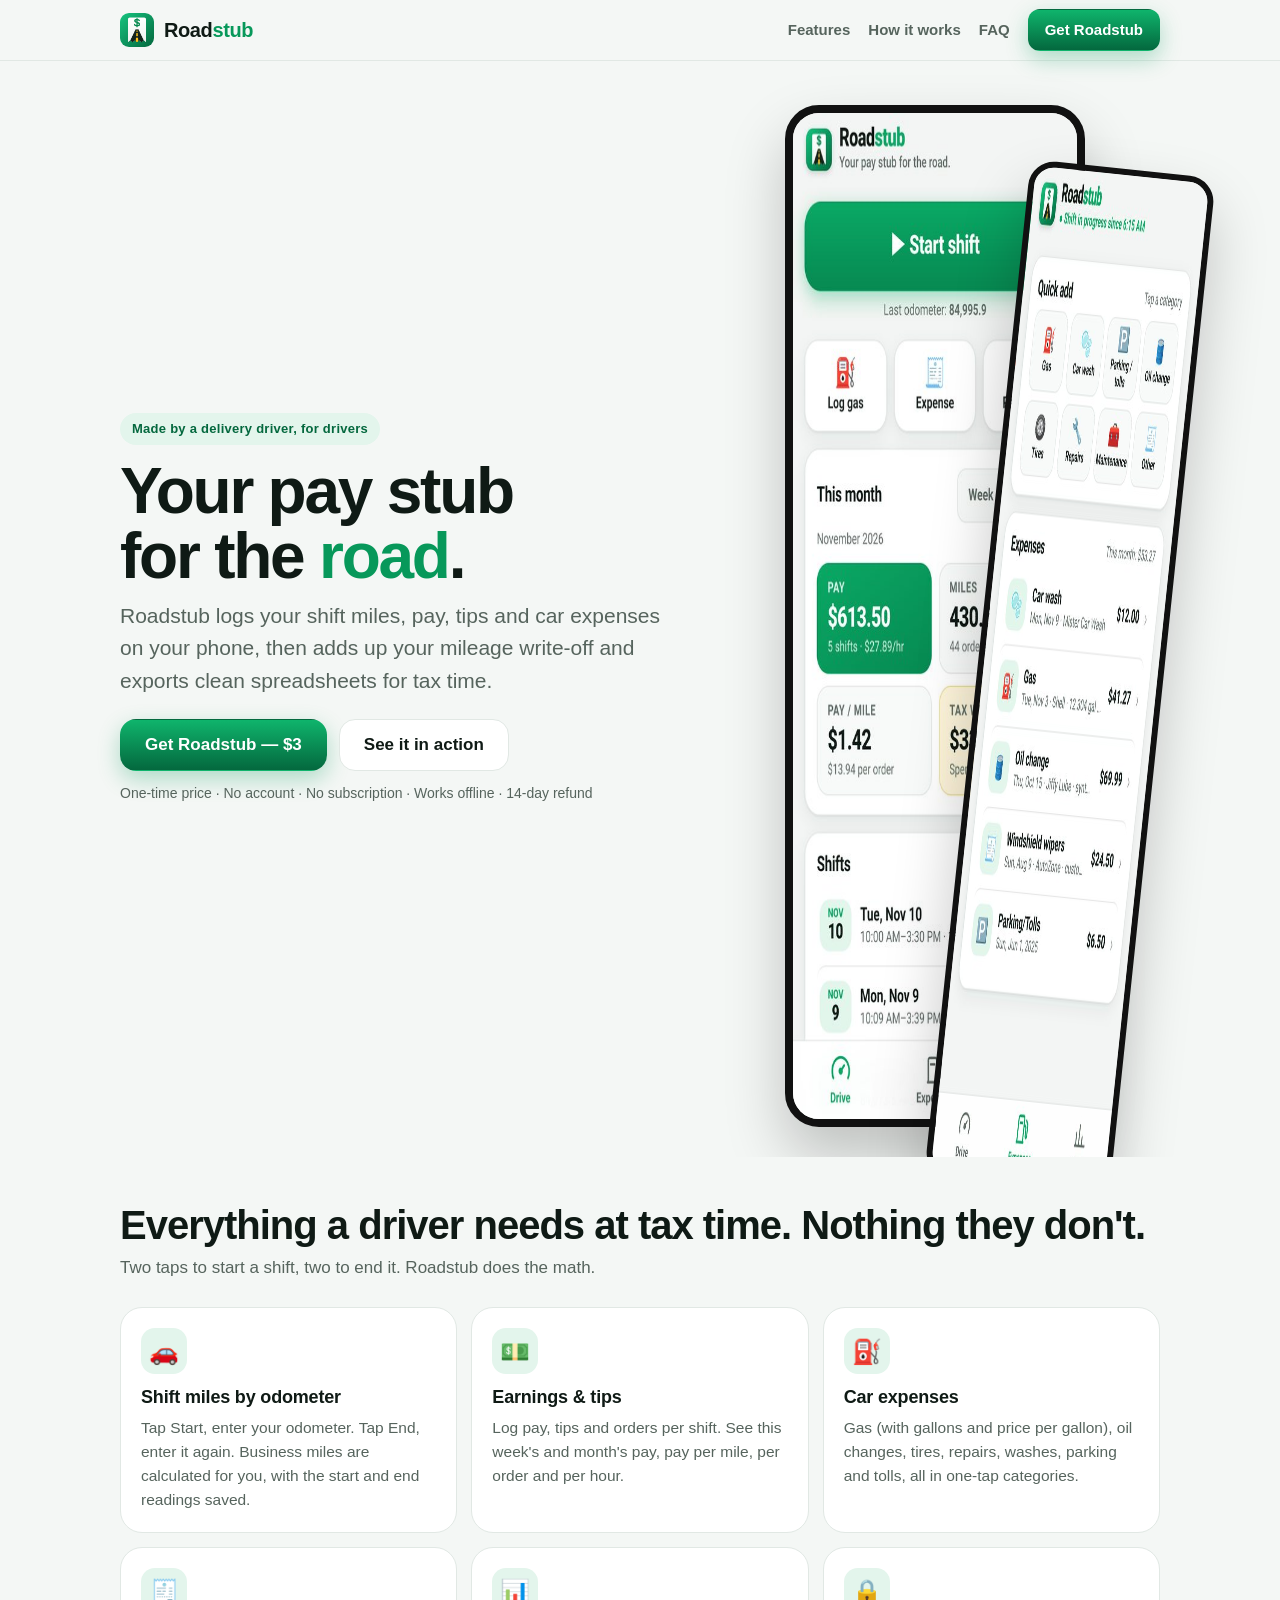
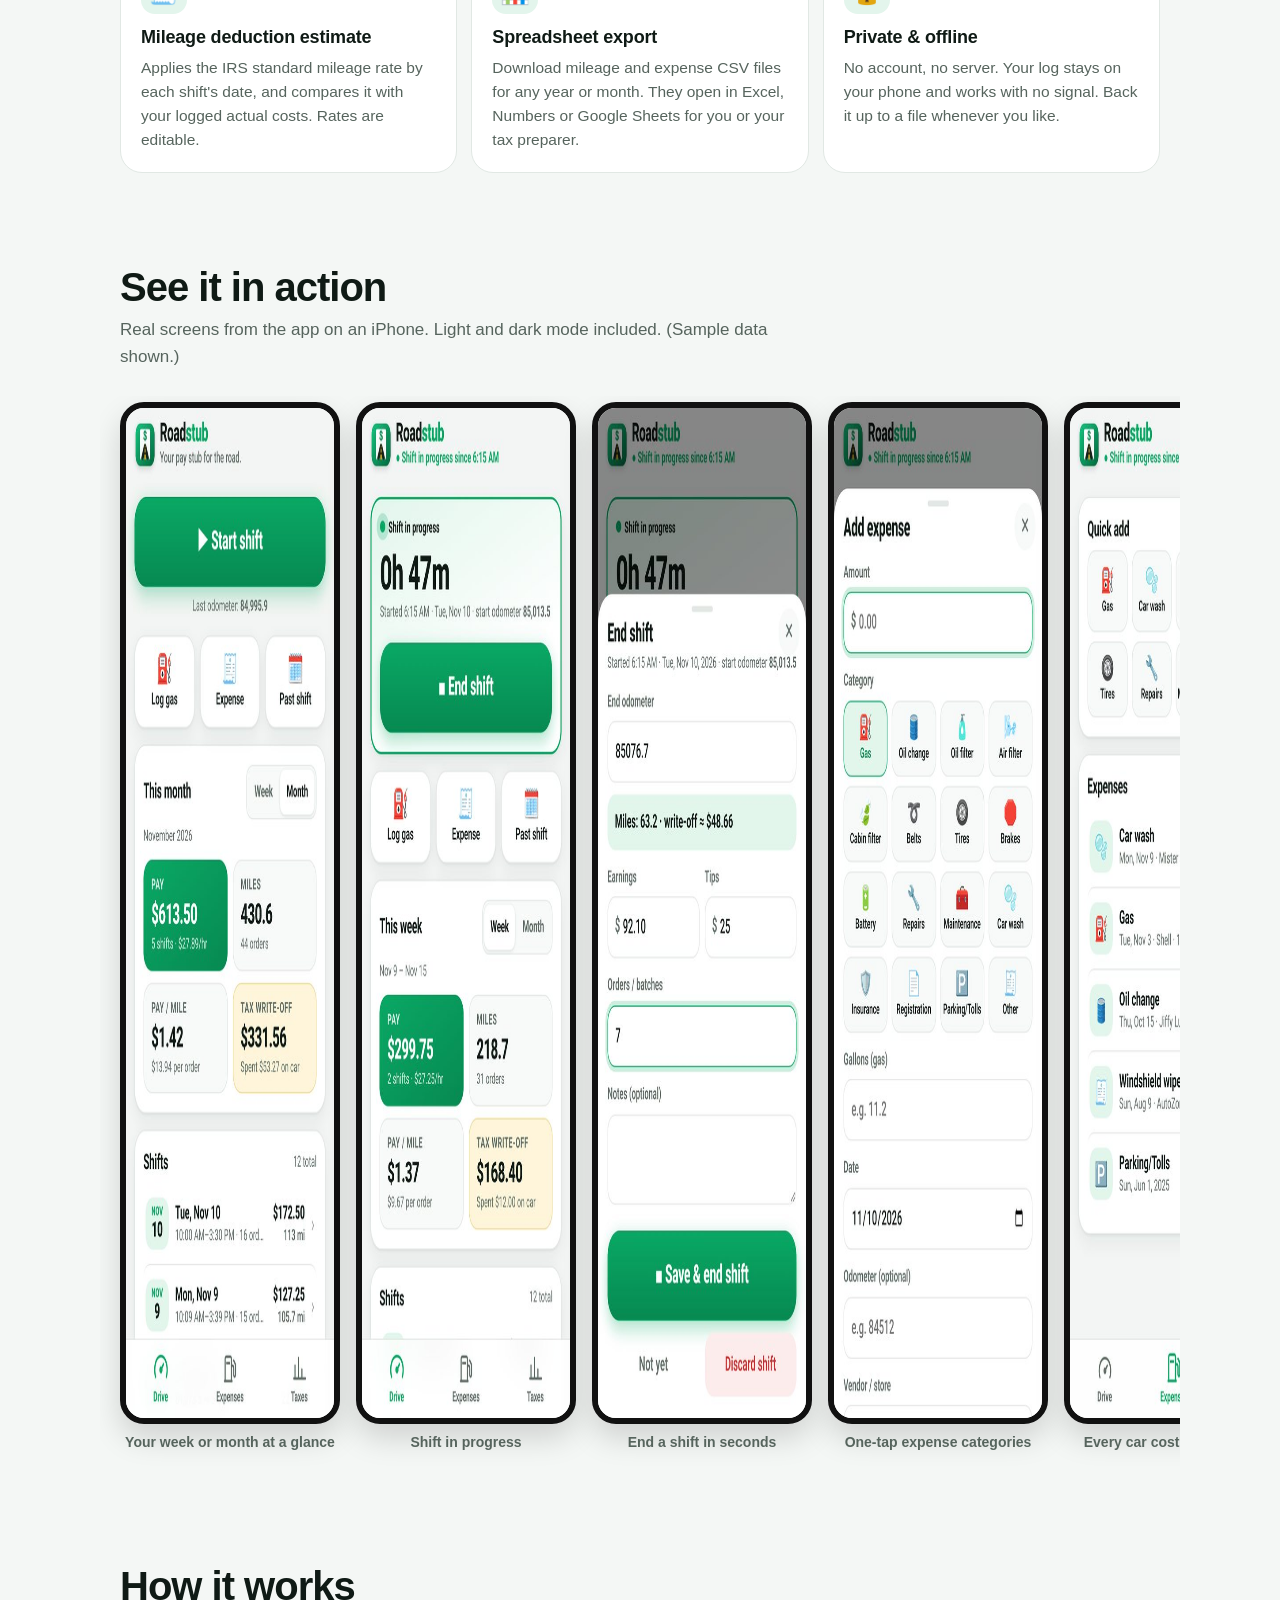
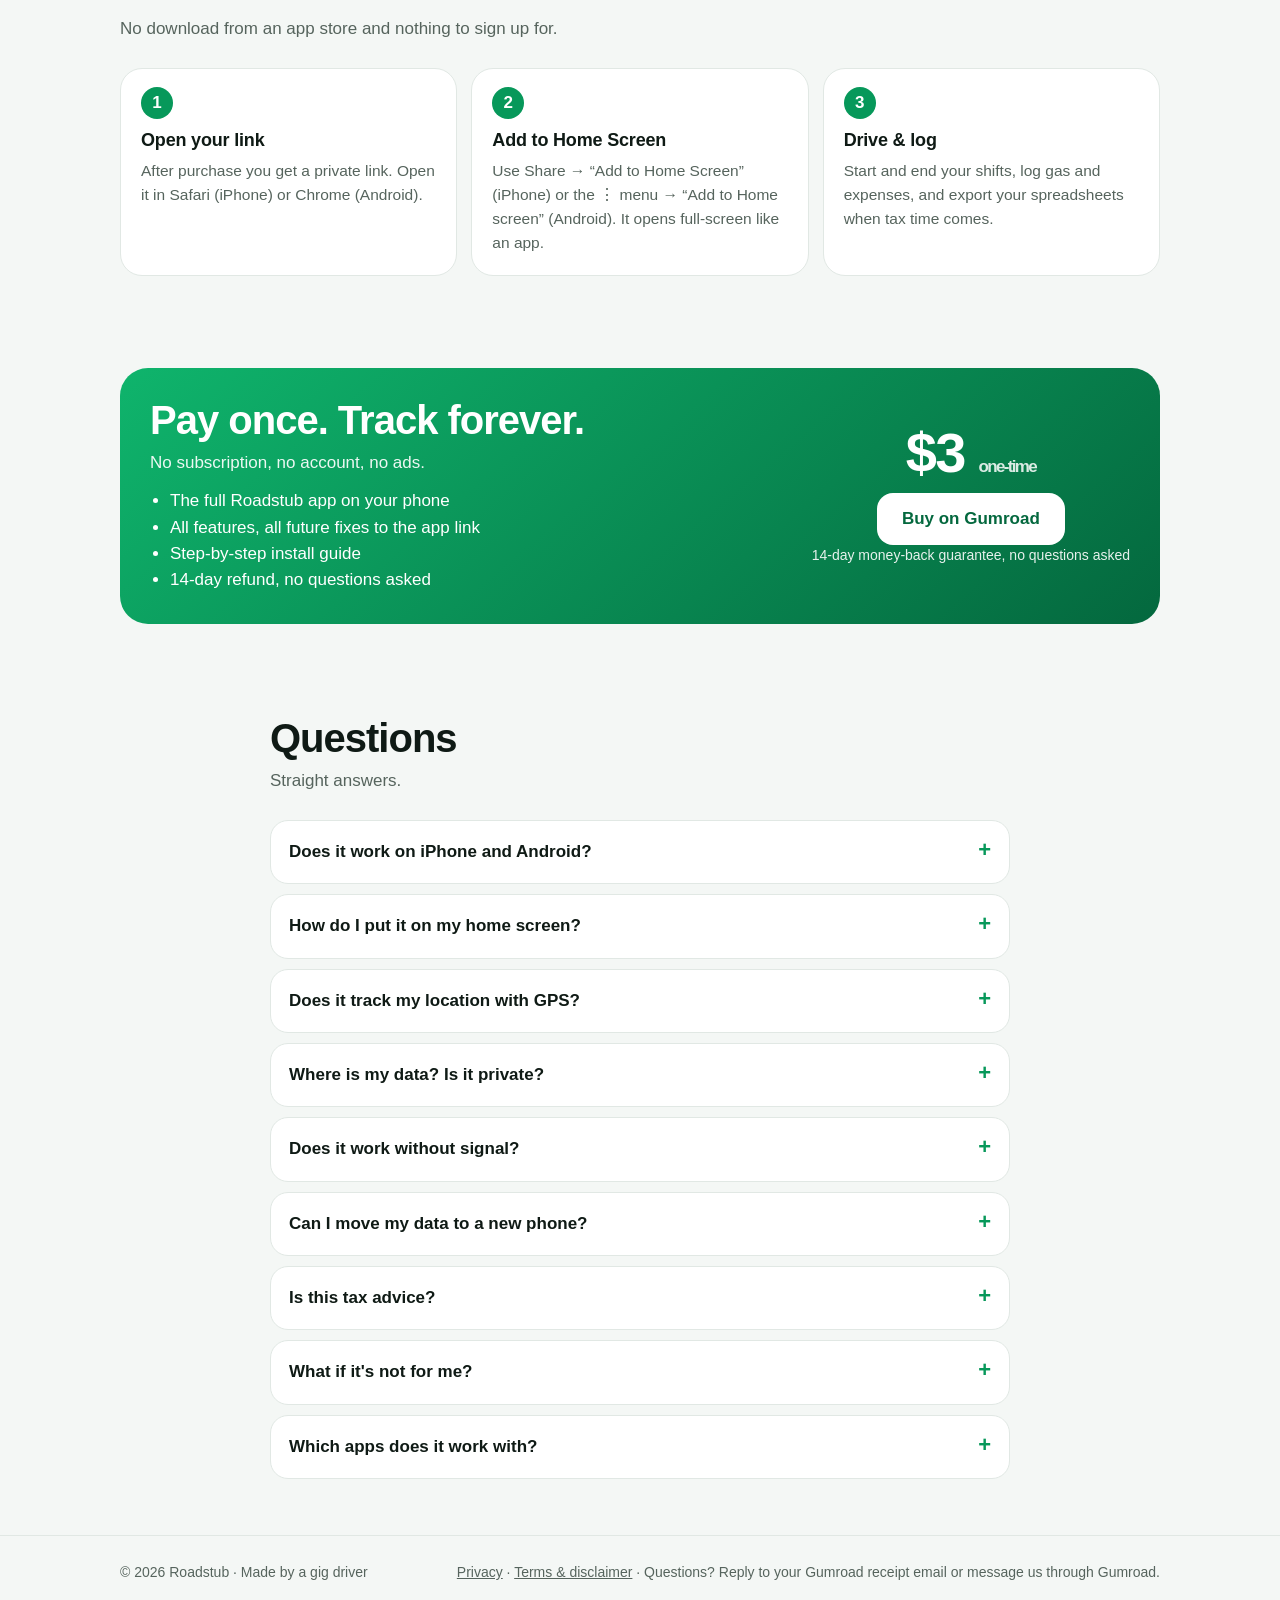
==== commit beaceb94: "Show the live $3 price on the marketing site The Gumroad product is $3 one-time, so the hero CTA and" ====
--- a/index.html
+++ b/index.html
@@ -35,7 +35,7 @@
     <span class="eyebrow">Made by a delivery driver, for drivers</span>
     <h1>Your pay stub<br>for the <span>road</span>.</h1>
     <p class="lead">Roadstub logs your shift miles, pay, tips and car expenses on your phone, then adds up your mileage write-off and exports clean spreadsheets for tax time.</p>
-    <div class="ctas"><a class="btn primary" href="https://cincidak.gumroad.com/l/usdfal" target="_blank" rel="noopener noreferrer">Get Roadstub — $5</a><a class="btn" href="#screens">See it in action</a></div>
+    <div class="ctas"><a class="btn primary" href="https://cincidak.gumroad.com/l/usdfal" target="_blank" rel="noopener noreferrer">Get Roadstub — $3</a><a class="btn" href="#screens">See it in action</a></div>
     <p class="fine">One-time price · No account · No subscription · Works offline · 14-day refund</p>
   </div>
   <div class="phone"><img src="img/drive-month.jpg" alt="Roadstub main screen showing this month's pay, miles, pay per mile and tax write-off" width="472" height="1022"><img class="p2" src="img/expenses.jpg" alt="Roadstub expenses screen with quick-add categories" width="472" height="1022" loading="lazy"></div>
@@ -85,7 +85,7 @@
       <ul><li>The full Roadstub app on your phone</li><li>All features, all future fixes to the app link</li><li>Step-by-step install guide</li><li>14-day refund, no questions asked</li></ul>
     </div>
     <div style="text-align:center">
-      <div class="amt">$5 <small>one-time</small></div>
+      <div class="amt">$3 <small>one-time</small></div>
       <a class="btn" href="https://cincidak.gumroad.com/l/usdfal" id="buyBtn" target="_blank" rel="noopener noreferrer">Buy on Gumroad</a>
       <p class="fine" style="color:#fff;opacity:.9">14-day money-back guarantee, no questions asked</p>
     </div>
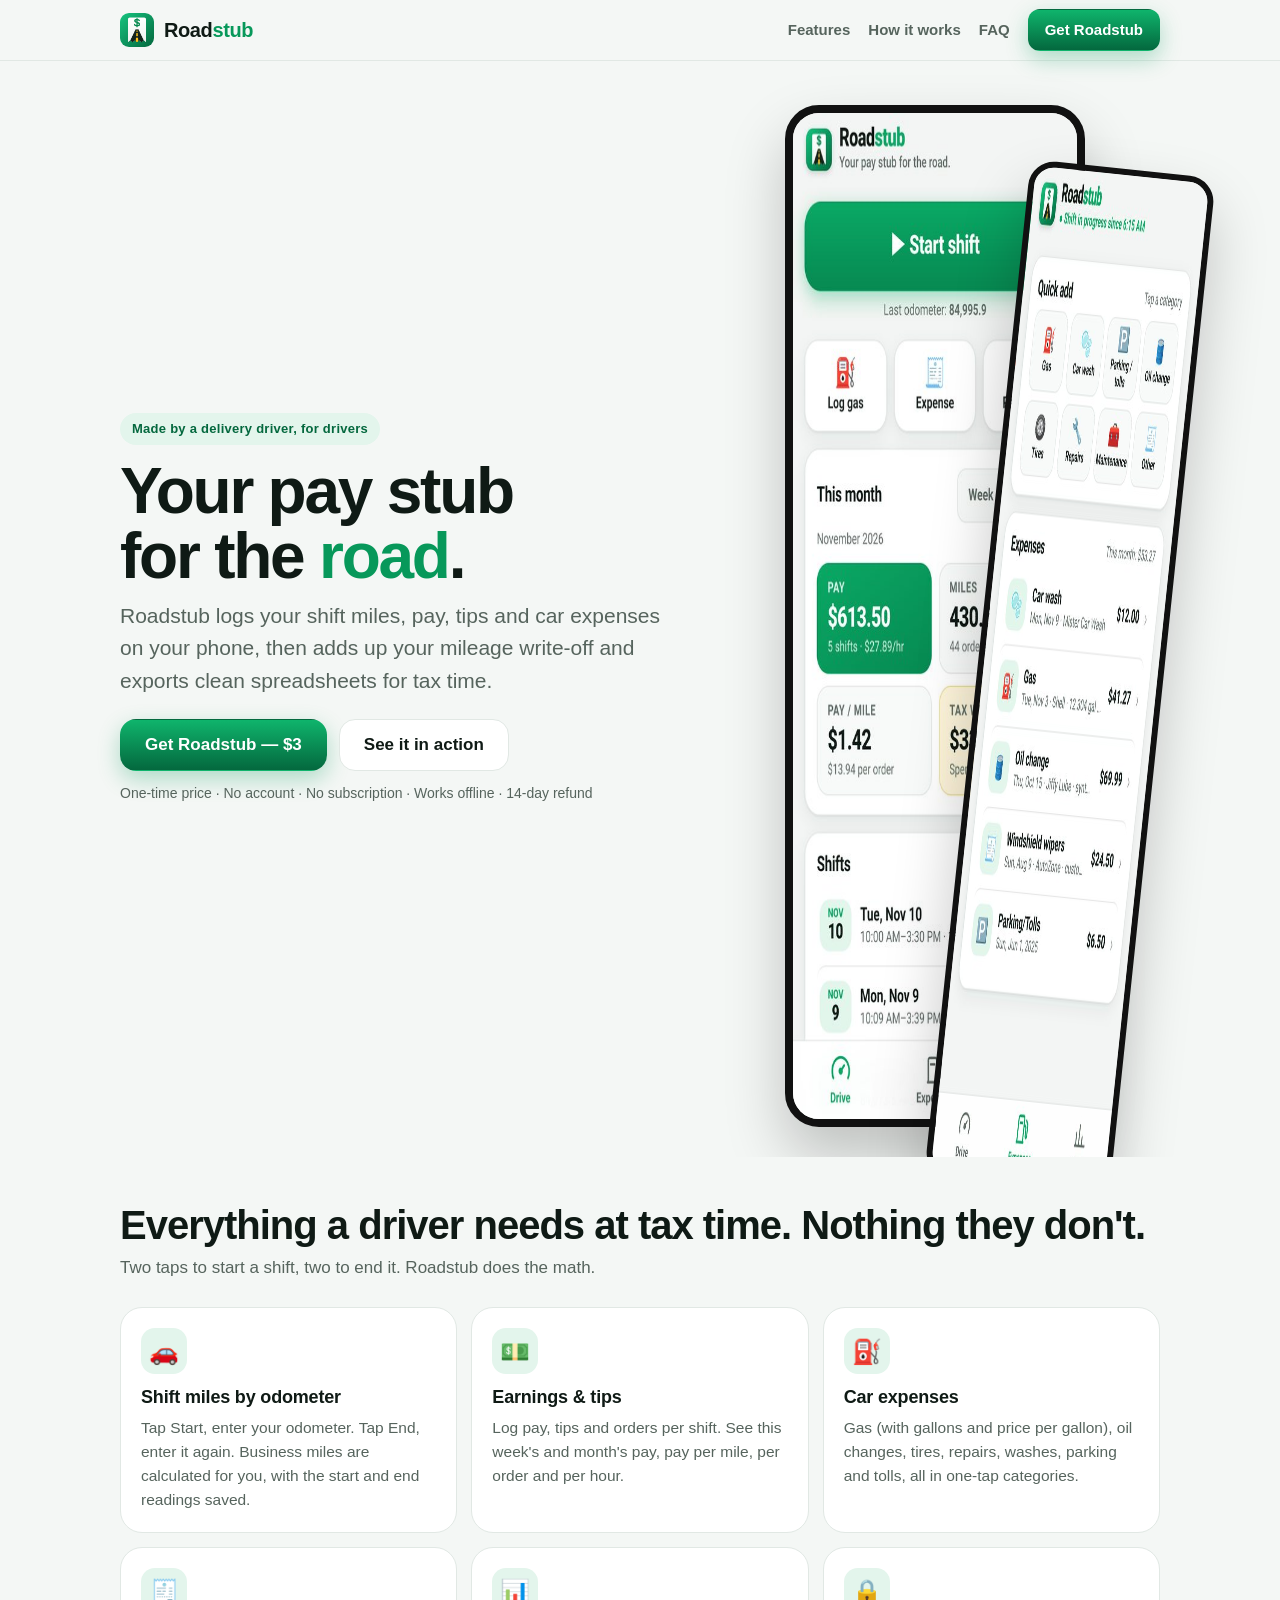
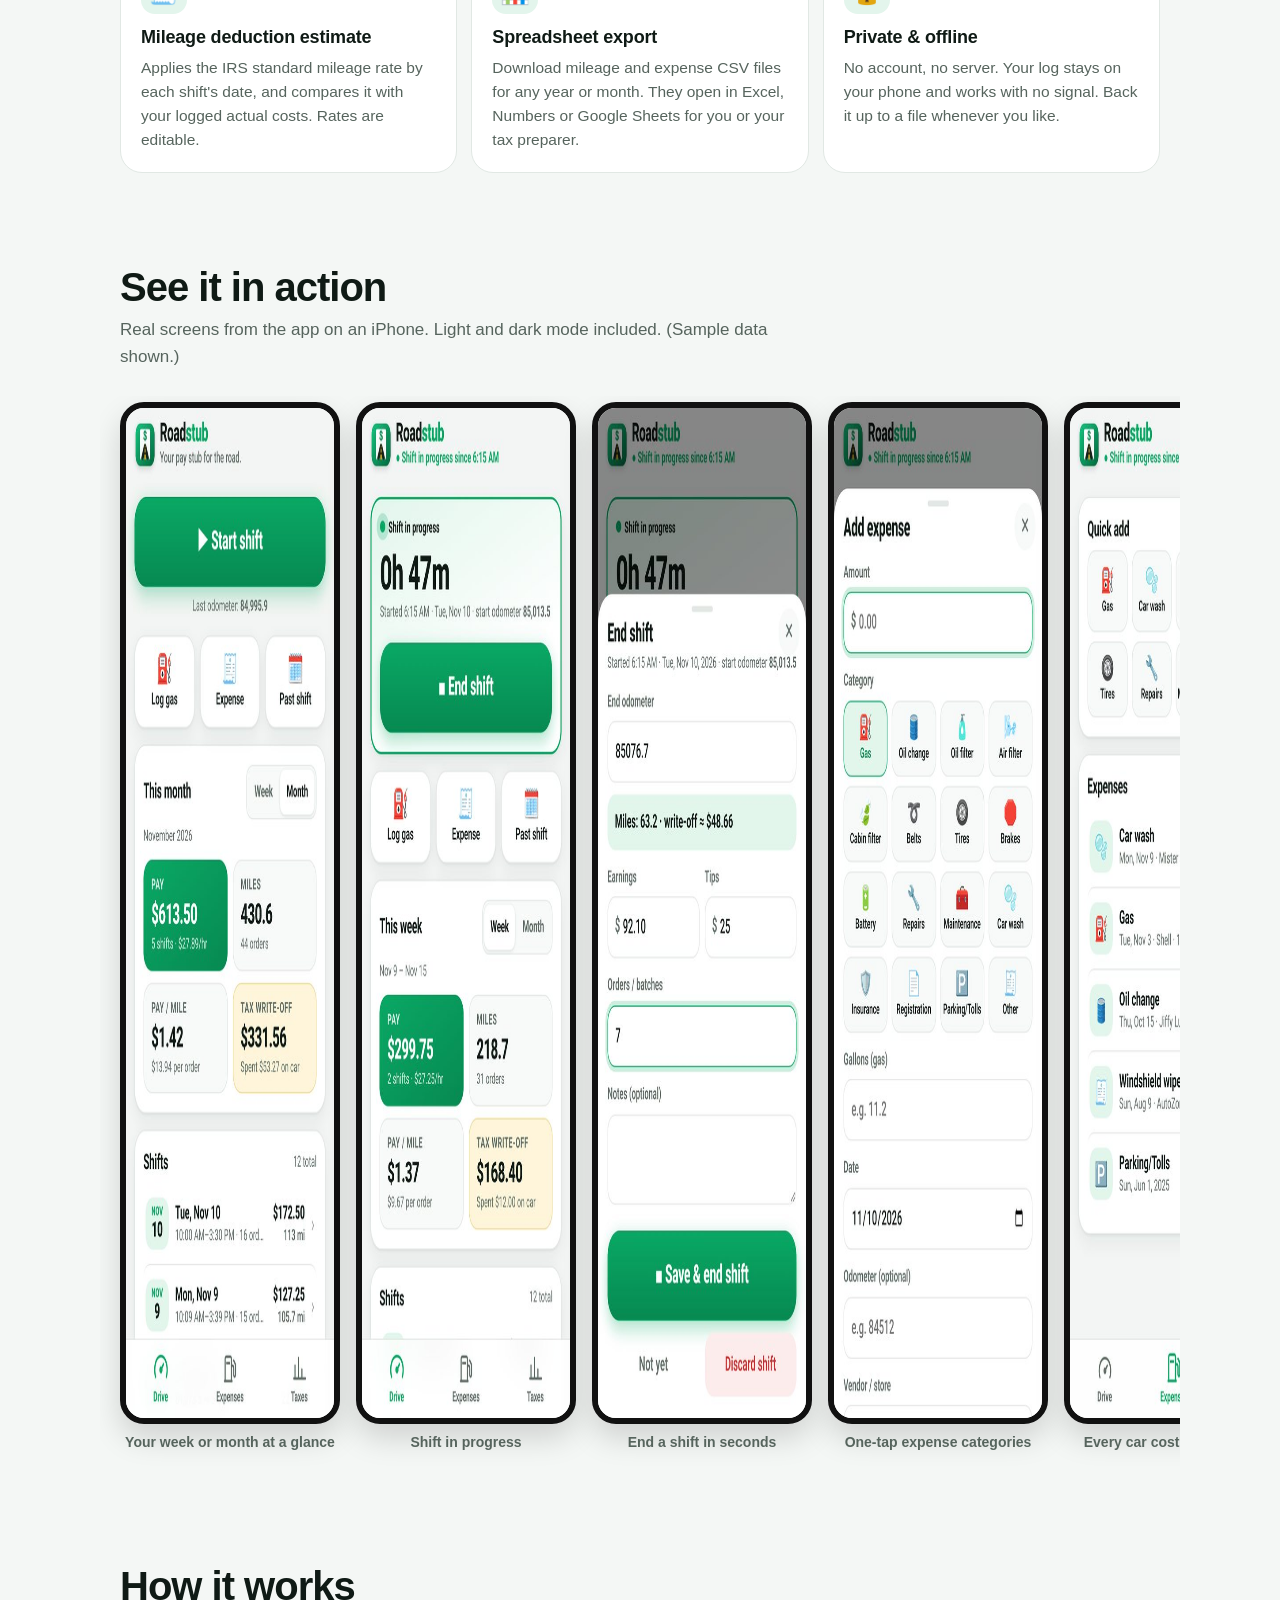
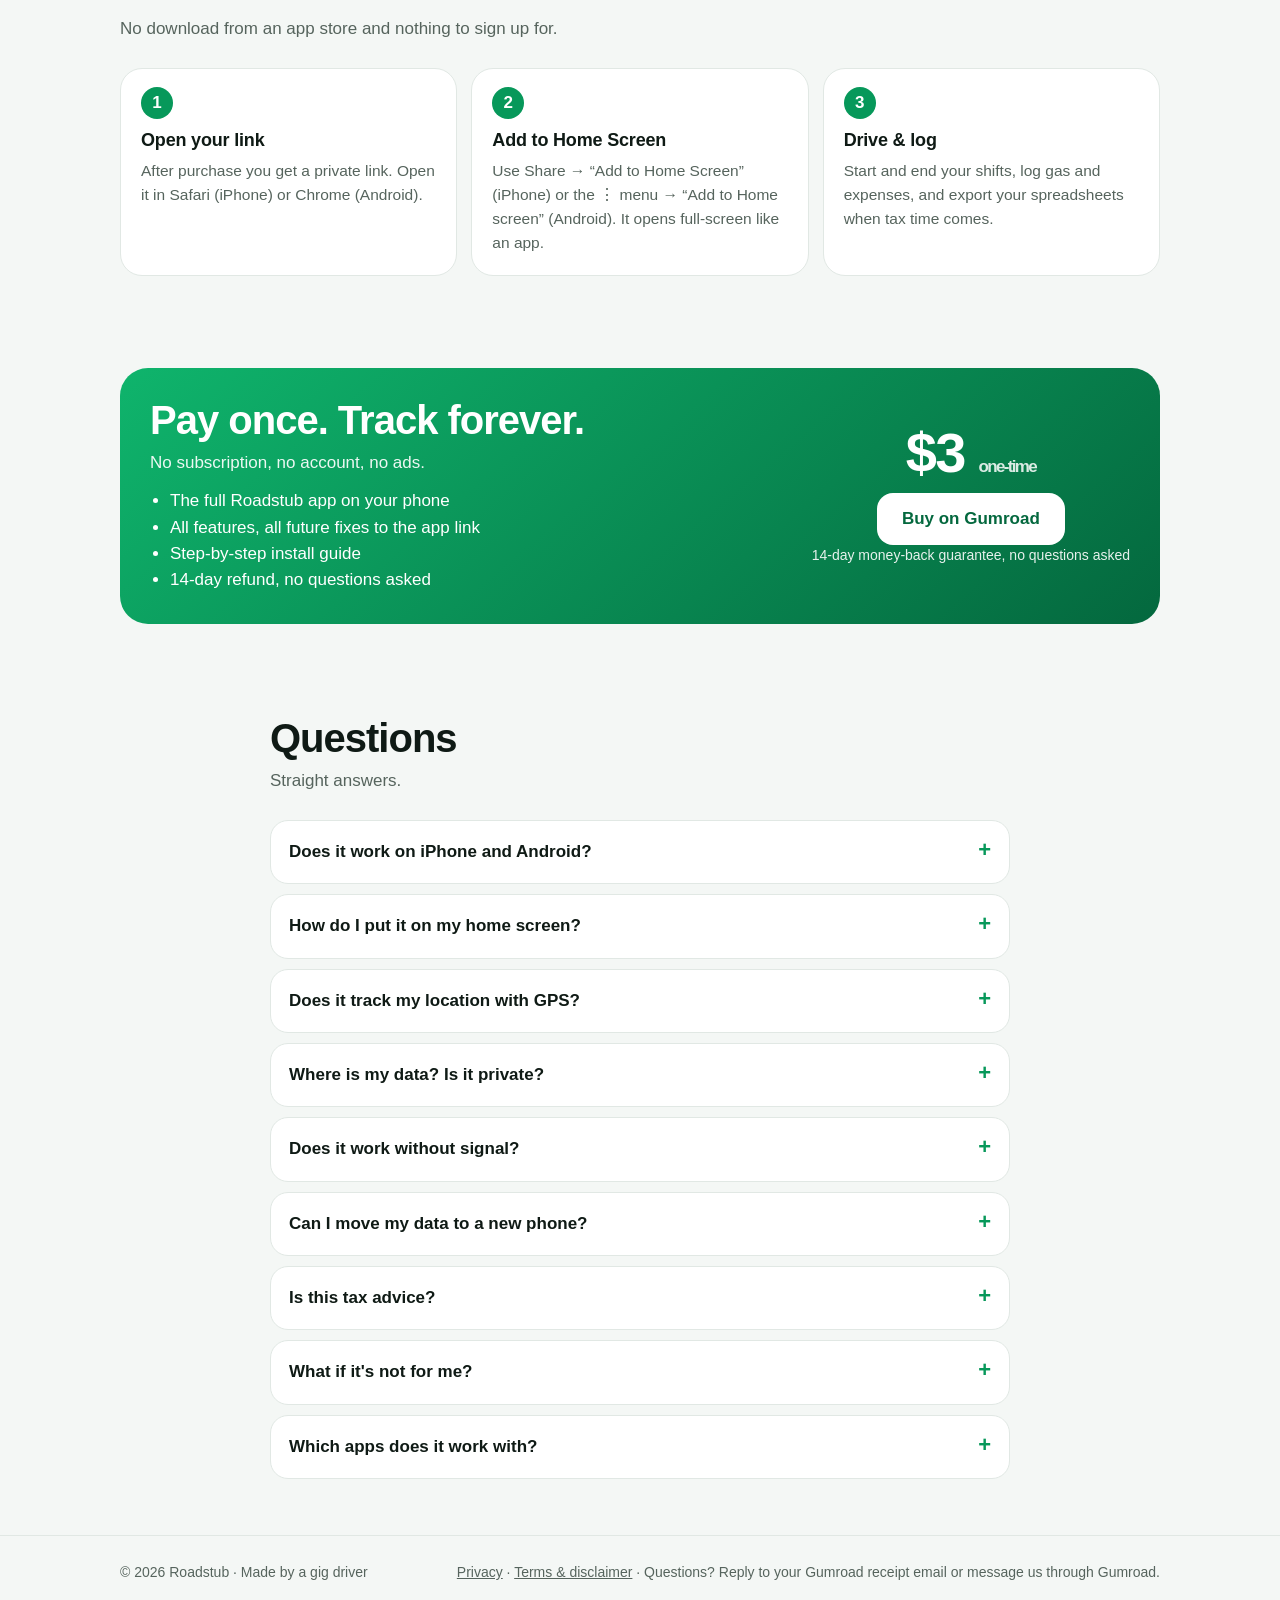
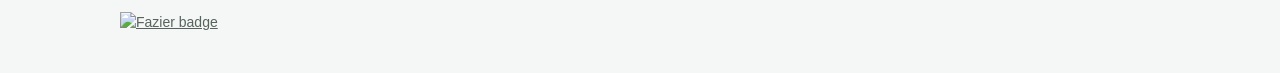
==== commit b5ecc64c: "Add Fazier launch badge to footer" ====
--- a/index.html
+++ b/index.html
@@ -109,6 +109,7 @@
 <footer><div class="wrap">
   <div>© 2026 Roadstub · Made by a gig driver</div>
   <div><a href="privacy.html">Privacy</a> · <a href="terms.html">Terms &amp; disclaimer</a> · <span>Questions? Reply to your Gumroad receipt email or message us through Gumroad.</span></div>
+  <div style="margin-top:12px"><a href="https://fazier.com" target="_blank" rel="noopener"><img src="https://fazier.com/api/v1//public/badges/launch_badges.svg?badge_type=launched&theme=light" width="120" alt="Fazier badge" /></a></div>
 </div></footer>
 </body>
 </html>
